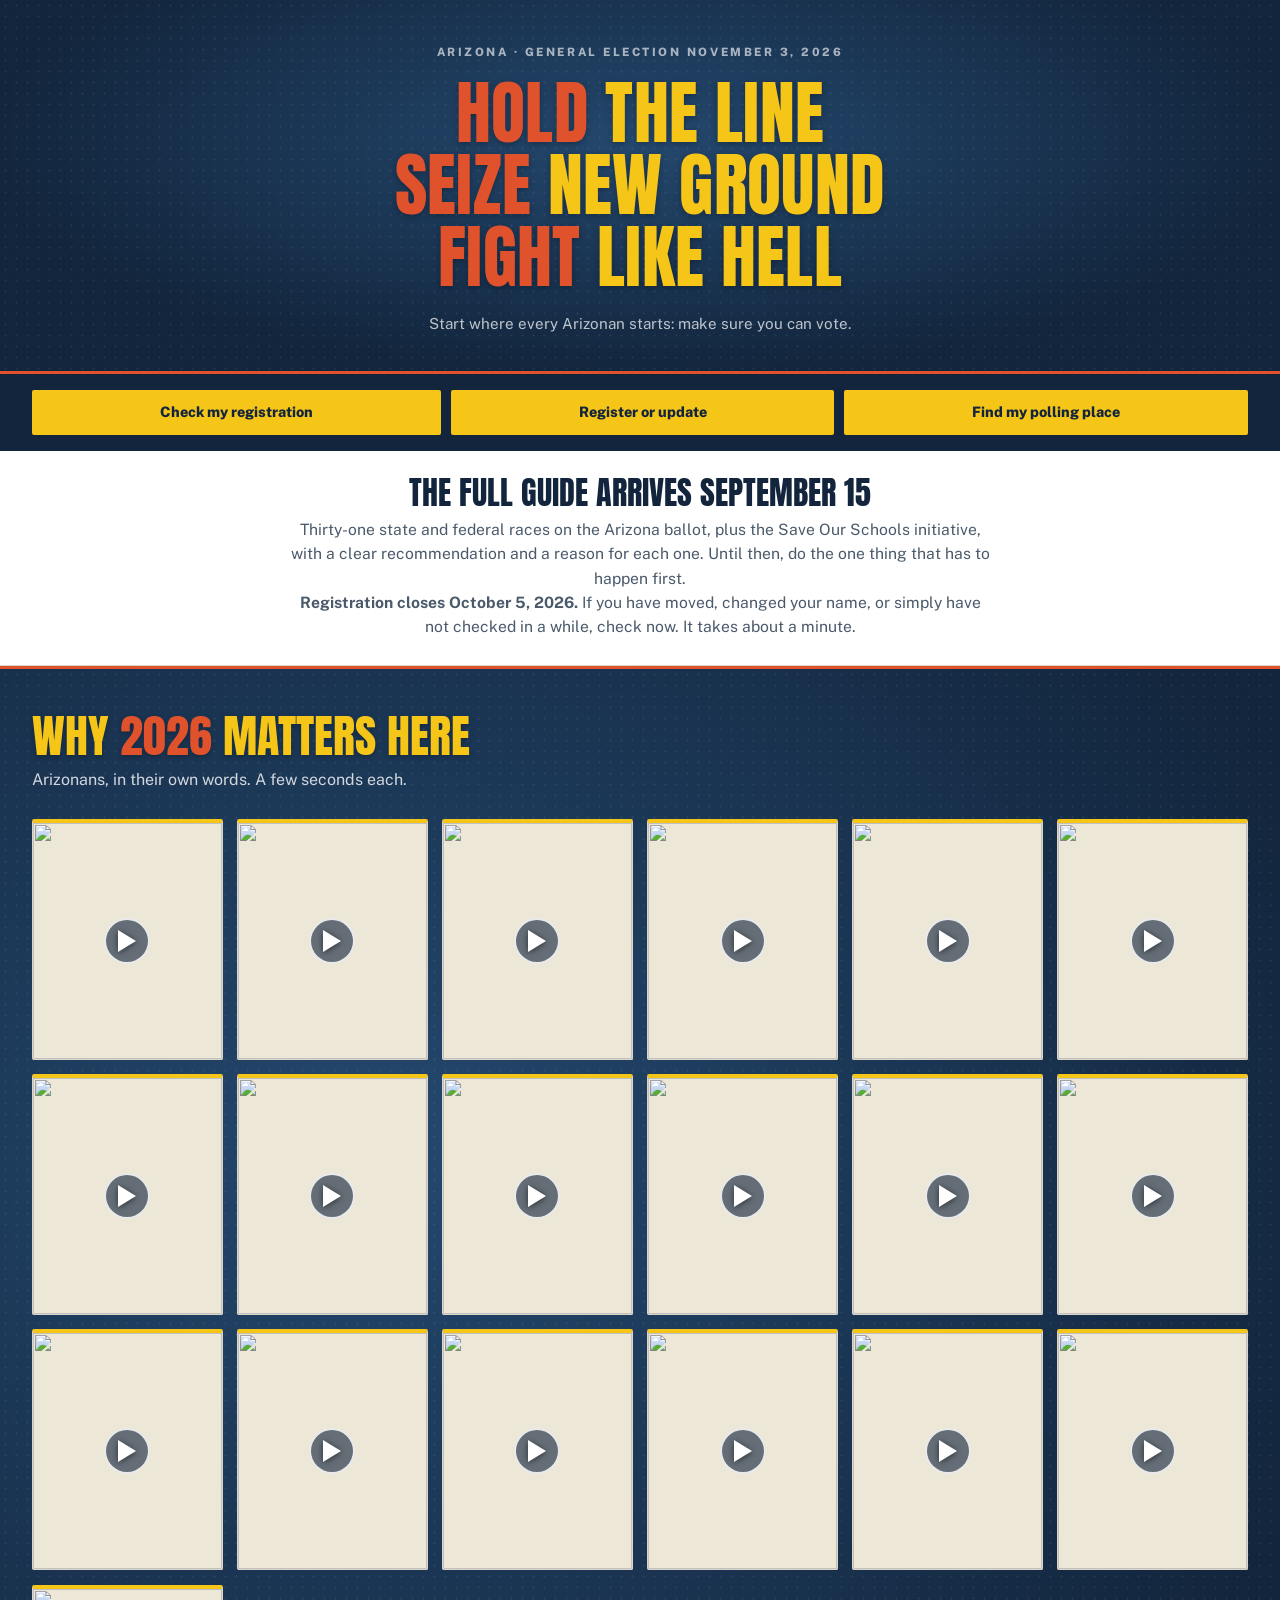
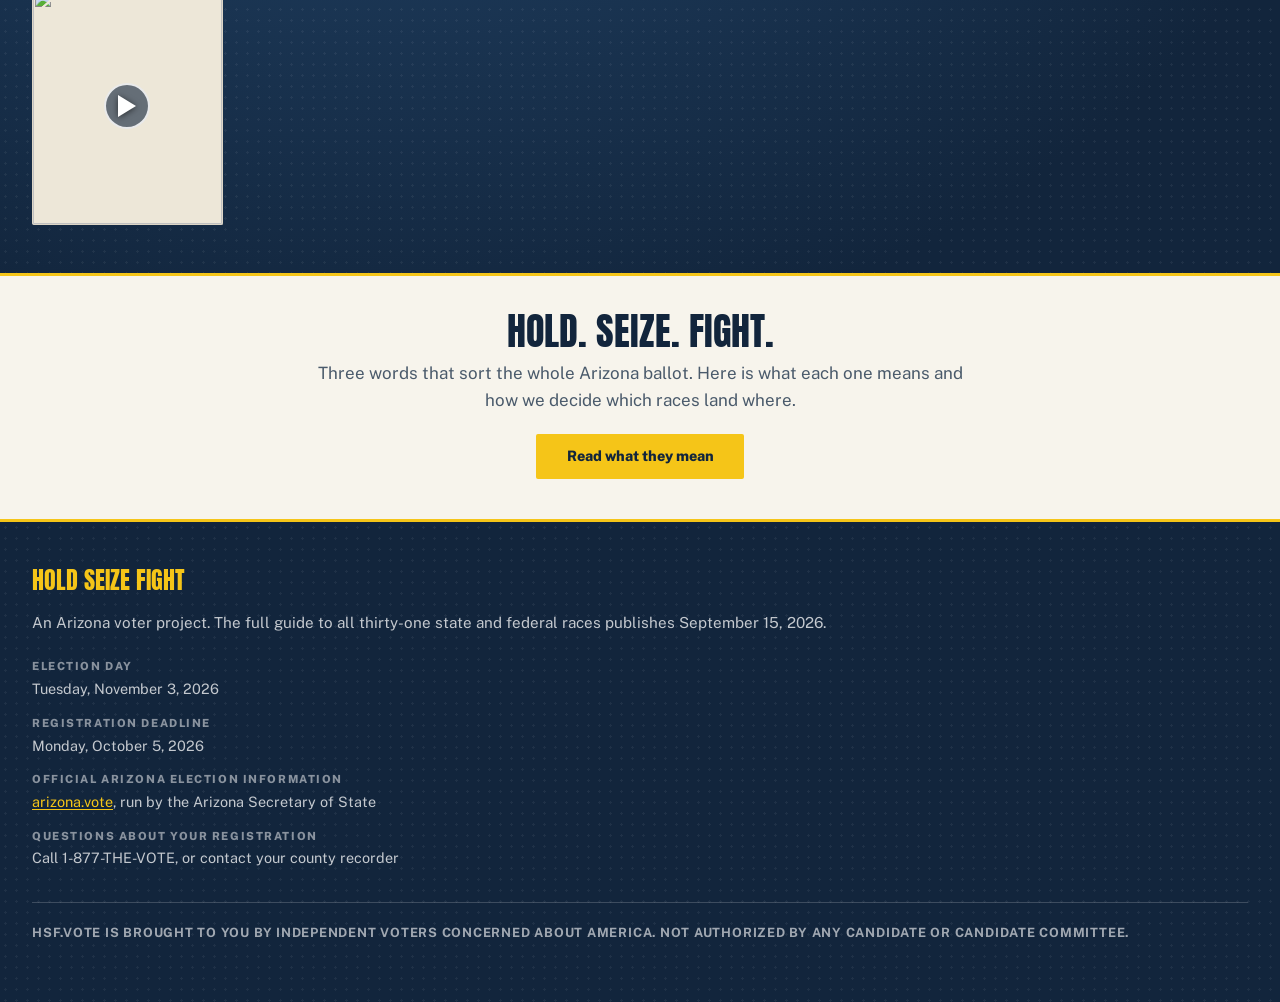
==== index.html @ e8ca92da "Add two testimonial clips (13 total)" ====
<!DOCTYPE html>
<html lang="en">
<head>
<meta charset="utf-8">
<meta name="viewport" content="width=device-width, initial-scale=1">
<title>Hold Seize Fight | Arizona 2026</title>
<meta name="description" content="Check your Arizona voter registration, register to vote, and hear from Arizonans on why 2026 matters. Full voter guide arrives September 15.">
<meta property="og:type" content="website">
<meta property="og:title" content="Hold Seize Fight | Arizona 2026">
<meta property="og:description" content="Hold the Line. Seize New Ground. Fight Like Hell.">

<link rel="preconnect" href="https://fonts.googleapis.com">
<link rel="preconnect" href="https://fonts.gstatic.com" crossorigin>
<link href="https://fonts.googleapis.com/css2?family=Anton&family=Public+Sans:wght@400;600;800&display=swap" rel="stylesheet">

<link rel="stylesheet" href="styles.css">
<link rel="stylesheet" href="teaser.css">
</head>
<body>

<a class="skip-link" href="#main">Skip to the main content</a>

<!-- ============================================================
     MASTHEAD
     ============================================================ -->
<header class="masthead">
  <div class="masthead-inner">
    <p class="eyebrow">Arizona &middot; General Election November 3, 2026</p>
    <h1 class="wordmark">
      <span><span class="lead">Hold</span> the Line</span>
      <span><span class="lead">Seize</span> New Ground</span>
      <span><span class="lead">Fight</span> Like Hell</span>
    </h1>
    <p class="masthead-sub">Start where every Arizonan starts: make sure you can vote.</p>
  </div>
</header>

<!-- ============================================================
     VOTER TOOLS
     Links go only to Arizona Secretary of State properties.
     ============================================================ -->
<section class="voter-tools" aria-label="Voter registration tools">
  <div class="tools-inner">
    <a class="toolbtn" href="https://my.arizona.vote/" target="_blank" rel="noopener">Check my registration</a>
    <a class="toolbtn" href="https://azsos.gov/elections/voters/registering-vote" target="_blank" rel="noopener">Register or update</a>
    <a class="toolbtn" href="https://arizona.vote/" target="_blank" rel="noopener">Find my polling place</a>
  </div>
</section>

<main id="main">

  <!-- ============================================================
       PROMISE BAND
       ============================================================ -->
  <section class="promise">
    <div class="promise-inner">
      <p class="promise-lede">The full guide arrives September 15</p>
      <p class="promise-text">Thirty-one state and federal races on the Arizona ballot, plus the Save Our Schools initiative, with a clear recommendation and a reason for each one. Until then, do the one thing that has to happen first.</p>
      <p class="promise-text"><strong>Registration closes October 5, 2026.</strong> If you have moved, changed your name, or simply have not checked in a while, check now. It takes about a minute.</p>
    </div>
  </section>

  <!-- ============================================================
       TESTIMONIAL WALL

       Clips live on the HSF YouTube channel. The wall below is
       built by the script at the bottom of this file from the
       CLIPS array. To change the wall, edit that array only.
       Nothing in this section needs touching.
       ============================================================ -->
  <section class="wall" aria-labelledby="wall-title">
    <div class="wall-inner">
      <h2 class="wall-title" id="wall-title">Why <span class="lead">2026</span> matters here</h2>
      <p class="wall-blurb">Arizonans, in their own words. A few seconds each.</p>

      <div class="wall-grid" id="wall-grid">
        <div class="wall-empty">
          <p>The clips need JavaScript to play here.</p>
          <p><a href="https://www.youtube.com/@hsfvoter" target="_blank" rel="noopener">Watch them on YouTube instead.</a></p>
        </div>
      </div>
    </div>
  </section>

  <!-- ============================================================
       EXPLAINER CALL-OUT
       ============================================================ -->
  <section class="explainer-cta">
    <div class="explainer-inner">
      <h2 class="explainer-title">Hold. Seize. Fight.</h2>
      <p class="explainer-text">Three words that sort the whole Arizona ballot. Here is what each one means and how we decide which races land where.</p>
      <a class="toolbtn" href="categories.html" style="max-width:20rem;">Read what they mean</a>
    </div>
  </section>

</main>

<!-- ============================================================
     FOOTER
     ============================================================ -->
<footer class="footer">
  <div class="footer-inner">
    <p class="footer-head">Hold Seize Fight</p>
    <p class="footer-text">An Arizona voter project. The full guide to all thirty-one state and federal races publishes September 15, 2026.</p>

    <dl class="footer-meta">
      <dt>Election day</dt>
      <dd>Tuesday, November 3, 2026</dd>

      <dt>Registration deadline</dt>
      <dd>Monday, October 5, 2026</dd>

      <dt>Official Arizona election information</dt>
      <dd><a href="https://arizona.vote/" target="_blank" rel="noopener">arizona.vote</a>, run by the Arizona Secretary of State</dd>

      <dt>Questions about your registration</dt>
      <dd>Call 1-877-THE-VOTE, or contact your county recorder</dd>
    </dl>

    <p class="disclaimer">
      hsf.vote is brought to you by independent voters concerned about America. Not authorized by any candidate or candidate committee.
    </p>
  </div>
</footer>

<!-- ============================================================
     LIGHTBOX
     Empty until a tile is clicked. The player iframe is created
     on open and destroyed on close, so no video keeps running
     in the background.
     ============================================================ -->
<div class="lightbox" id="lightbox" hidden role="dialog" aria-modal="true" aria-label="Video player">
  <div class="lightbox-frame">
    <button type="button" class="lightbox-close" id="lightbox-close">Close</button>
    <div id="lightbox-slot"></div>
  </div>
</div>

<script>
/* ============================================================
   THE WALL

   TO EDIT THE WALL, EDIT THIS LIST AND NOTHING ELSE.

   One line per clip, in the order they should appear:

     { id: "YOUTUBE_ID", name: "First L.", where: "Tucson" }

   id     required. The characters after /shorts/ in the URL.
            https://youtube.com/shorts/YE2rtF5oj4c  ->  YE2rtF5oj4c
   name   optional. Leave as "" and the tile shows no caption.
   where  optional. City or region. Leave as "" to omit.
   poster optional. Path to a local still frame, e.g.
            "videos/posters/maria.jpg". If left off, the
            thumbnail is pulled from YouTube instead.

   To add a clip, copy a line and change the id.
   To remove one, delete its line.
   To reorder, move lines. The grid re-flows on its own.
   ============================================================ */
const CLIPS = [
  { id: "PMmSEOBhDSw", name: "", where: "" },
  { id: "FUi95O7Py1o", name: "", where: "" },
  { id: "CIDZQTiItJQ", name: "", where: "" },
  { id: "ojI3M-X_ItQ", name: "", where: "" },
  { id: "YE2rtF5oj4c", name: "", where: "" },
  { id: "iE3JUc9pzNI", name: "", where: "" },
  { id: "th9GGzzzHF0", name: "", where: "" },
  { id: "Ww1hRXWg8Mc", name: "", where: "" },
  { id: "QPOzKCuJWbA", name: "", where: "" },
  { id: "4VxXGxrB4KY", name: "", where: "" },
  { id: "TJdT67HX6dk", name: "", where: "" },
  { id: "FYRh1ghYm-U", name: "", where: "" },
  { id: "2qU4GnMdoSU", name: "", where: "" },
  { id: "CFrzMrH1fLE", name: "", where: "" },
  { id: "E4HZk6OKj4k", name: "", where: "" },
  { id: "tTQSX6kRj70", name: "", where: "" },
  { id: "eSlRz3dM0g4", name: "", where: "" },
  { id: "uBlG9BVObMQ", name: "", where: "" },
  { id: "GFp6H0OV1dI", name: "", where: "" }
  /* ninth clip goes here when it is published */
];

/* ------------------------------------------------------------
   Everything below is machinery. It should not need editing.
   ------------------------------------------------------------ */
(function () {
  "use strict";

  const grid    = document.getElementById("wall-grid");
  const box     = document.getElementById("lightbox");
  const slot    = document.getElementById("lightbox-slot");
  const closeEl = document.getElementById("lightbox-close");

  if (!grid || !box || !slot || !closeEl) return;
  if (!CLIPS.length) return;

  let lastFocused = null;

  /* ---------- build the tiles ---------- */
  grid.innerHTML = "";

  CLIPS.forEach(function (clip) {
    if (!clip || !clip.id) return;

    const article = document.createElement("article");
    article.className = "clip";

    const btn = document.createElement("button");
    btn.type = "button";
    btn.className = "clip-btn";

    const label = clip.name
      ? "Play video from " + clip.name + (clip.where ? " in " + clip.where : "")
      : "Play testimonial video";
    btn.setAttribute("aria-label", label);

    const img = document.createElement("img");
    img.className = "clip-thumb";
    img.loading = "lazy";
    img.alt = "";
    img.src = clip.poster
      ? clip.poster
      : "https://i.ytimg.com/vi/" + clip.id + "/hqdefault.jpg";
    btn.appendChild(img);

    btn.addEventListener("click", function () { openBox(clip.id, btn); });
    article.appendChild(btn);

    if (clip.name || clip.where) {
      const cap = document.createElement("div");
      cap.className = "clip-caption";
      if (clip.name) {
        const n = document.createElement("p");
        n.className = "clip-name";
        n.textContent = clip.name;
        cap.appendChild(n);
      }
      if (clip.where) {
        const w = document.createElement("p");
        w.className = "clip-where";
        w.textContent = clip.where;
        cap.appendChild(w);
      }
      article.appendChild(cap);
    }

    grid.appendChild(article);
  });

  /* ---------- open ---------- */
  function openBox(videoId, source) {
    lastFocused = source || null;

    const frame = document.createElement("iframe");
    frame.src = "https://www.youtube-nocookie.com/embed/" + videoId +
                "?autoplay=1&rel=0&modestbranding=1&playsinline=1";
    frame.title = "Testimonial video";
    frame.allow = "autoplay; encrypted-media; picture-in-picture";
    frame.allowFullscreen = true;

    slot.appendChild(frame);
    box.hidden = false;
    document.body.style.overflow = "hidden";
    closeEl.focus();
  }

  /* ---------- close ---------- */
  function closeBox() {
    slot.innerHTML = "";           /* destroys the iframe, stops playback */
    box.hidden = true;
    document.body.style.overflow = "";
    if (lastFocused) { lastFocused.focus(); lastFocused = null; }
  }

  closeEl.addEventListener("click", closeBox);

  box.addEventListener("click", function (e) {
    if (e.target === box) closeBox();     /* click the backdrop */
  });

  document.addEventListener("keydown", function (e) {
    if (box.hidden) return;
    if (e.key === "Escape") { closeBox(); return; }
    if (e.key === "Tab") { e.preventDefault(); closeEl.focus(); }
  });
})();
</script>

</body>
</html>
---- styles.css ----
/* ============================================================
   HSF VOTER GUIDE - STYLESHEET
   Palette and lettering derived from the printed HSF card.
   Mobile-first. Breakpoints go up from here.
   ============================================================ */

:root {
  --navy-deep: #12253C;
  --navy:      #1B3A5C;
  --navy-lift: #24486E;
  --orange:    #E0522C;
  --orange-dk: #B93E1D;
  --gold:      #F5C518;
  --paper:     #F7F4EC;
  --card:      #FFFFFF;
  --ink:       #16202B;
  --ink-soft:  #4A5A6B;
  --rule:      #DDD6C7;

  --display: "Anton", "Arial Narrow", sans-serif;
  --body: "Public Sans", -apple-system, BlinkMacSystemFont, "Segoe UI", sans-serif;

  --wrap: 62rem;
  --pad: 1.25rem;

  /* halftone dot field, lifted from the card background */
  --halftone: radial-gradient(circle, rgba(255,255,255,0.055) 1.1px, transparent 1.2px);
  --halftone-size: 11px 11px;
}

/* ---------- reset ---------- */
*, *::before, *::after { box-sizing: border-box; }

html { -webkit-text-size-adjust: 100%; }

body {
  margin: 0;
  background: var(--paper);
  color: var(--ink);
  font-family: var(--body);
  font-size: 1.0625rem;
  line-height: 1.55;
}

h1, h2, h3 { margin: 0; }
p { margin: 0 0 0.85em; }
ul { margin: 0 0 0.85em; padding-left: 1.15rem; }
img { max-width: 100%; display: block; }

a {
  color: var(--orange-dk);
  text-underline-offset: 0.15em;
  text-decoration-thickness: 0.09em;
}
a:hover { color: var(--orange); }

:focus-visible {
  outline: 3px solid var(--orange);
  outline-offset: 2px;
}

.skip-link {
  position: absolute;
  left: -9999px;
  top: 0;
  background: var(--gold);
  color: var(--navy-deep);
  padding: 0.7rem 1rem;
  font-weight: 800;
  z-index: 100;
}
.skip-link:focus { left: 0; }

/* ---------- shared lettering treatment ---------- */
/* The card's signature: heavy condensed caps, orange lead word, gold remainder. */
.lead { color: var(--orange); }

/* ---------- masthead ---------- */
.masthead {
  background-color: var(--navy);
  background-image:
    var(--halftone),
    radial-gradient(ellipse at 50% 38%, var(--navy-lift) 0%, var(--navy-deep) 72%);
  background-size: var(--halftone-size), cover;
  color: var(--gold);
  padding: 2.75rem var(--pad) 2.25rem;
  text-align: center;
}

.masthead-inner {
  max-width: var(--wrap);
  margin: 0 auto;
}

.eyebrow {
  font-family: var(--body);
  font-weight: 800;
  font-size: 0.72rem;
  letter-spacing: 0.22em;
  text-transform: uppercase;
  color: rgba(255,255,255,0.62);
  margin: 0 0 1.1rem;
}

.wordmark {
  font-family: var(--display);
  font-weight: 400;
  text-transform: uppercase;
  color: var(--gold);
  line-height: 0.94;
  letter-spacing: 0.005em;
  display: flex;
  flex-direction: column;
  gap: 0.5rem;
  font-size: clamp(2.1rem, 10.5vw, 4.4rem);
  text-shadow: 0 2px 6px rgba(0,0,0,0.28);
}

.masthead-sub {
  margin: 1.4rem 0 0;
  color: rgba(255,255,255,0.72);
  font-size: 0.95rem;
}

/* ---------- voter tools ---------- */
.voter-tools {
  background: var(--navy-deep);
  border-top: 3px solid var(--orange);
  padding: 1rem var(--pad);
}

.tools-inner {
  max-width: var(--wrap);
  margin: 0 auto;
  display: flex;
  flex-wrap: wrap;
  gap: 0.6rem;
  justify-content: center;
}

.toolbtn {
  display: inline-block;
  background: var(--gold);
  color: var(--navy-deep);
  font-weight: 800;
  font-size: 0.9rem;
  padding: 0.7rem 1.1rem;
  border-radius: 2px;
  text-decoration: none;
  flex: 1 1 auto;
  text-align: center;
  min-width: 13rem;
}
.toolbtn:hover { background: #FFD84D; color: var(--navy-deep); }

/* ---------- filter bar ---------- */
.filterbar {
  position: sticky;
  top: 0;
  z-index: 40;
  background: var(--navy-deep);
  border-bottom: 1px solid rgba(255,255,255,0.14);
  padding: 0.85rem var(--pad);
  box-shadow: 0 3px 10px rgba(0,0,0,0.18);
}

.filterbar-inner {
  max-width: var(--wrap);
  margin: 0 auto;
  display: flex;
  flex-direction: column;
  gap: 0.75rem;
}

.filter-label {
  display: block;
  font-size: 0.68rem;
  font-weight: 800;
  letter-spacing: 0.18em;
  text-transform: uppercase;
  color: rgba(255,255,255,0.6);
  margin-bottom: 0.35rem;
}

.county-select {
  width: 100%;
  font-family: var(--body);
  font-size: 1rem;
  font-weight: 600;
  padding: 0.65rem 0.7rem;
  border: 2px solid var(--navy-lift);
  border-radius: 2px;
  background: #FFFFFF;
  color: var(--ink);
}

.chiprow {
  display: flex;
  flex-wrap: wrap;
  gap: 0.4rem;
}

.chip {
  font-family: var(--body);
  font-size: 0.85rem;
  font-weight: 700;
  padding: 0.45rem 0.8rem;
  border: 2px solid var(--navy-lift);
  border-radius: 2px;
  background: transparent;
  color: rgba(255,255,255,0.8);
  cursor: pointer;
}
.chip:hover { border-color: var(--gold); color: #FFFFFF; }
.chip[aria-pressed="true"] {
  background: var(--gold);
  border-color: var(--gold);
  color: var(--navy-deep);
}

/* ---------- status ---------- */
.status {
  max-width: var(--wrap);
  margin: 0 auto;
  padding: 0 var(--pad);
}

.status:empty { display: none; }

.status-msg {
  background: #FFF3D6;
  border-left: 5px solid var(--orange);
  padding: 1rem 1.1rem;
  margin: 1.5rem 0;
}

.status-msg h2 {
  font-family: var(--body);
  font-size: 1.05rem;
  font-weight: 800;
  margin: 0 0 0.4rem;
}

/* ---------- category bands ---------- */
/* Signature element: three navy halftone bands descending the page,
   each carrying the printed card's exact lettering. */
.category { margin: 0 0 0.5rem; }

.category-head {
  background-color: var(--navy);
  background-image:
    var(--halftone),
    radial-gradient(ellipse at 30% 50%, var(--navy-lift) 0%, var(--navy-deep) 78%);
  background-size: var(--halftone-size), cover;
  padding: 2rem var(--pad) 1.75rem;
  border-top: 3px solid var(--orange);
}

.category-title {
  font-family: var(--display);
  font-weight: 400;
  text-transform: uppercase;
  color: var(--gold);
  line-height: 0.95;
  font-size: clamp(1.9rem, 9vw, 3.2rem);
  max-width: var(--wrap);
  margin: 0 auto;
  text-shadow: 0 2px 5px rgba(0,0,0,0.25);
}

.category-blurb {
  max-width: var(--wrap);
  margin: 0.75rem auto 0;
  color: rgba(255,255,255,0.8);
  font-size: 1rem;
}

.category-count {
  max-width: var(--wrap);
  margin: 0.4rem auto 0;
  font-size: 0.72rem;
  font-weight: 800;
  letter-spacing: 0.16em;
  text-transform: uppercase;
  color: rgba(255,255,255,0.5);
}

/* ---------- cards ---------- */
.cardgrid {
  max-width: var(--wrap);
  margin: 0 auto;
  padding: 1.4rem var(--pad) 2rem;
  display: grid;
  grid-template-columns: 1fr;
  gap: 0.9rem;
}

.entry {
  background: var(--card);
  border: 1px solid var(--rule);
  border-top: 4px solid var(--orange);
  border-radius: 2px;
  padding: 0.95rem 1rem 1.05rem;
  font-size: 0.95rem;
  line-height: 1.48;
}

/* ---------- card header: portrait plus name ---------- */
.entry-head {
  display: flex;
  gap: 0.75rem;
  align-items: flex-start;
  margin-bottom: 0.6rem;
}

.entry-headtext {
  min-width: 0;
  padding-top: 0.1rem;
}

/* 4:5 portrait. Cover crop weighted toward the top so heads survive
   inconsistent source photos from campaign press kits. */
.entry-portrait {
  flex: 0 0 auto;
  width: 76px;
  aspect-ratio: 4 / 5;
  border-radius: 2px;
  border: 1px solid var(--rule);
  overflow: hidden;
  background: #EDE7D8;
}

.entry-portrait img {
  width: 100%;
  height: 100%;
  object-fit: cover;
  object-position: 50% 20%;
}

.proto-flag {
  display: block;
  background: var(--orange);
  color: #FFFFFF;
  padding: 0.4rem 0.9rem;
  margin: 0 auto 0.9rem;
  width: fit-content;
  max-width: 100%;
  border-radius: 2px;
  letter-spacing: 0.16em;
}

/* Placeholder when no photo exists yet. Person tiles paint their own
   illustrated portrait; organization tiles keep the navy halftone field. */
.entry-placeholder {
  width: 100%;
  height: 100%;
  display: block;
  background-color: var(--navy);
  background-image:
    var(--halftone),
    radial-gradient(ellipse at 40% 30%, var(--navy-lift) 0%, var(--navy-deep) 82%);
  background-size: var(--halftone-size), cover;
}

.entry-placeholder svg {
  width: 100%;
  height: 100%;
  display: block;
}

.entry-race {
  font-size: 0.7rem;
  font-weight: 800;
  letter-spacing: 0.14em;
  text-transform: uppercase;
  color: var(--ink-soft);
  margin: 0 0 0.35rem;
}

.entry-name {
  font-family: var(--display);
  font-weight: 400;
  text-transform: uppercase;
  color: var(--navy-deep);
  font-size: 1.25rem;
  line-height: 1.08;
  margin: 0 0 0.1rem;
  overflow-wrap: break-word;
}

.entry-tags {
  display: flex;
  flex-wrap: wrap;
  gap: 0.35rem;
  margin: 0.5rem 0 0;
}

.tag {
  font-size: 0.68rem;
  font-weight: 800;
  letter-spacing: 0.08em;
  text-transform: uppercase;
  background: #EDE7D8;
  color: var(--ink-soft);
  padding: 0.22rem 0.5rem;
  border-radius: 2px;
}

.tag-incumbent {
  background: var(--navy-deep);
  color: var(--gold);
}

.entry-headline {
  font-weight: 800;
  font-size: 0.95rem;
  color: var(--navy-deep);
  margin: 0 0 0.4rem;
}

.entry-summary { color: var(--ink); }

.entry-bullets { color: var(--ink); }
.entry-bullets li { margin-bottom: 0.2rem; }

.entry-links {
  display: flex;
  flex-wrap: wrap;
  gap: 0.4rem;
  margin-top: 0.8rem;
}

.linkbtn {
  font-size: 0.78rem;
  font-weight: 800;
  padding: 0.45rem 0.75rem;
  border: 2px solid var(--orange);
  border-radius: 2px;
  color: var(--orange-dk);
  text-decoration: none;
}
.linkbtn:hover { background: var(--orange); color: #FFFFFF; }

.linkbtn-primary {
  background: var(--orange);
  border-color: var(--orange);
  color: #FFFFFF;
}
.linkbtn-primary:hover { background: var(--orange-dk); border-color: var(--orange-dk); color: #FFFFFF; }

/* ---------- organizations read differently from candidates ---------- */
.category-orgs .entry { border-top-color: var(--gold); }

/* Logos are square and must not be cropped, unlike headshots. */
.category-orgs .entry-portrait {
  aspect-ratio: 1 / 1;
  background: #FFFFFF;
}
.category-orgs .entry-portrait img {
  object-fit: contain;
  object-position: center;
  padding: 0.4rem;
}

.org-urgent {
  border-top-color: var(--orange);
  box-shadow: 0 0 0 2px rgba(224,82,44,0.18);
}

.empty {
  max-width: var(--wrap);
  margin: 0 auto;
  padding: 0 var(--pad) 2.5rem;
  color: var(--ink-soft);
  font-style: italic;
}

/* ---------- footer ---------- */
.footer {
  background: var(--navy-deep);
  background-image: var(--halftone);
  background-size: var(--halftone-size);
  color: rgba(255,255,255,0.75);
  padding: 2.5rem var(--pad) 3rem;
  border-top: 3px solid var(--gold);
}

.footer-inner { max-width: var(--wrap); margin: 0 auto; }

.footer-head {
  font-family: var(--display);
  font-weight: 400;
  text-transform: uppercase;
  color: var(--gold);
  font-size: 1.5rem;
  margin: 0 0 0.75rem;
}

.footer-text { font-size: 0.95rem; }

.footer-meta {
  margin: 1.5rem 0 0;
  font-size: 0.9rem;
}
.footer-meta dt {
  font-weight: 800;
  font-size: 0.7rem;
  letter-spacing: 0.14em;
  text-transform: uppercase;
  color: rgba(255,255,255,0.5);
  margin-top: 0.9rem;
}
.footer-meta dd { margin: 0.15rem 0 0; }

.footer a { color: var(--gold); }
.footer a:hover { color: #FFD84D; }

.disclaimer {
  margin-top: 2rem;
  padding-top: 1.25rem;
  border-top: 1px solid rgba(255,255,255,0.18);
  font-size: 0.8rem;
  color: rgba(255,255,255,0.6);
  text-transform: uppercase;
  letter-spacing: 0.06em;
  font-weight: 700;
}

.noscript-note {
  background: var(--gold);
  color: var(--navy-deep);
  padding: 1.25rem var(--pad);
  font-weight: 700;
  text-align: center;
}

/* ============================================================
   BREAKPOINTS
   ============================================================ */

@media (min-width: 40rem) {
  :root { --pad: 2rem; }

  .filterbar-inner {
    flex-direction: row;
    align-items: flex-end;
    gap: 1.5rem;
  }
  .filter-group { flex: 0 0 auto; }
  .filter-group-levels { flex: 1 1 auto; }
  .county-select { min-width: 15rem; width: auto; }

  .cardgrid {
    grid-template-columns: repeat(2, 1fr);
    gap: 1rem;
  }

  .entry-portrait { width: 72px; }

}

@media (min-width: 78rem) {
  :root { --wrap: 78rem; }
  .cardgrid { grid-template-columns: repeat(3, 1fr); }
}

@media (min-width: 62rem) {
  .wordmark { gap: 0.35rem; }
  .category-head { padding: 2.5rem var(--pad) 2rem; }
  .entry-portrait { width: 80px; }

}

/* ============================================================
   ACCESSIBILITY AND PRINT
   ============================================================ */

@media (prefers-reduced-motion: reduce) {
  *, *::before, *::after {
    animation-duration: 0.01ms !important;
    transition-duration: 0.01ms !important;
    scroll-behavior: auto !important;
  }
}

@media print {
  .filterbar, .voter-tools, .skip-link { display: none; }
  body { background: #FFFFFF; font-size: 11pt; }
  .category-head { background: #FFFFFF !important; border-bottom: 3px solid #000; }
  .category-title, .footer-head { color: #000 !important; text-shadow: none; }
  .lead { color: #000 !important; }
  .category-blurb, .category-count { color: #333 !important; }
  .footer { background: #FFFFFF !important; color: #000; }
  .entry { break-inside: avoid; border: 1px solid #999; }
  .entry-placeholder { background: #F0F0F0 !important; }
}
---- teaser.css ----
/* ============================================================
   HSF TEASER - ADDITIONS
   Loads AFTER styles.css. Nothing here overrides the guide's
   tokens; it only adds the blocks the teaser needs and the
   guide does not have.

   Temporary site. Retired ~9/15/2026 when the voter guide
   takes over holdseizefight.org.
   ============================================================ */

/* ---------- promise band ----------
   Sits directly under the voter tools. States what is coming
   and when. Deliberately quiet: the tools above it are the
   thing we want people to touch. */
.promise {
  background: var(--card);
  border-bottom: 1px solid var(--rule);
  padding: 1.6rem var(--pad);
}

.promise-inner {
  max-width: var(--wrap);
  margin: 0 auto;
  text-align: center;
}

.promise-lede {
  font-family: var(--display);
  font-weight: 400;
  text-transform: uppercase;
  color: var(--navy-deep);
  font-size: clamp(1.35rem, 5.5vw, 2rem);
  line-height: 1.05;
  margin: 0 0 0.5rem;
}

.promise-text {
  color: var(--ink-soft);
  max-width: 44rem;
  margin: 0 auto;
  font-size: 0.98rem;
}

.promise-text:last-child { margin-bottom: 0; }

/* ---------- testimonial wall ----------
   Same navy halftone field as the category bands, so the wall
   reads as part of the guide rather than a bolted-on section. */
.wall {
  background-color: var(--navy);
  background-image:
    var(--halftone),
    radial-gradient(ellipse at 30% 40%, var(--navy-lift) 0%, var(--navy-deep) 80%);
  background-size: var(--halftone-size), cover;
  border-top: 3px solid var(--orange);
  padding: 2.25rem var(--pad) 2.5rem;
}

.wall-inner { max-width: var(--wrap); margin: 0 auto; }

.wall-title {
  font-family: var(--display);
  font-weight: 400;
  text-transform: uppercase;
  color: var(--gold);
  line-height: 0.95;
  font-size: clamp(1.75rem, 8vw, 2.9rem);
  text-shadow: 0 2px 5px rgba(0,0,0,0.25);
  margin: 0 0 0.7rem;
}

.wall-blurb {
  color: rgba(255,255,255,0.8);
  font-size: 1rem;
  max-width: 42rem;
  margin: 0 0 1.6rem;
}

/* Auto-fill, not fixed columns. The wall now sizes itself to
   whatever number of clips exist. Adding a tenth video, or a
   twentieth, needs no CSS change.

   --clip-min sets the smallest a tile may be before the grid
   drops a column. Raise it for fewer, larger tiles.

   TILE SIZE, 8/2026: lowered from 148 / 165 / 210 so the wall
   gains one column at every width. With eleven clips this takes
   the wall from six rows to four on a phone. To make tiles
   larger again, raise the three --clip-min values below; they
   are the only numbers that control tile size. */
.wall-grid {
  --clip-min: 104px;
  display: grid;
  grid-template-columns: repeat(auto-fill, minmax(var(--clip-min), 1fr));
  gap: 0.75rem;
}

/* One clip. Portrait 4:5 to match the candidate card headshot
   crop already in the system. */
.clip {
  background: var(--card);
  border: 1px solid var(--rule);
  border-top: 4px solid var(--gold);
  border-radius: 2px;
  overflow: hidden;
}

.clip video {
  width: 100%;
  aspect-ratio: 4 / 5;
  object-fit: cover;
  background: #EDE7D8;
  display: block;
}

.clip-caption {
  padding: 0.45rem 0.55rem 0.55rem;
}

.clip-name {
  font-family: var(--display);
  font-weight: 400;
  text-transform: uppercase;
  color: var(--navy-deep);
  font-size: 0.92rem;
  line-height: 1.06;
  margin: 0 0 0.12rem;
  overflow-wrap: break-word;
}

.clip-where {
  font-size: 0.6rem;
  font-weight: 800;
  letter-spacing: 0.12em;
  text-transform: uppercase;
  color: var(--ink-soft);
  margin: 0;
}

/* Shown while the wall has no clips in it yet. Also serves as
   the no-JavaScript fallback once the wall renders from script. */
.wall-empty {
  background: rgba(255,255,255,0.07);
  border: 2px dashed rgba(255,255,255,0.28);
  border-radius: 2px;
  padding: 2rem 1.25rem;
  text-align: center;
  color: rgba(255,255,255,0.78);
  font-size: 0.95rem;
}

.wall-empty p:last-child { margin-bottom: 0; }

/* ---------- explainer call-out ---------- */
.explainer-cta {
  background: var(--paper);
  padding: 2.25rem var(--pad) 2.5rem;
  border-top: 3px solid var(--gold);
}

.explainer-inner {
  max-width: var(--wrap);
  margin: 0 auto;
  text-align: center;
}

.explainer-title {
  font-family: var(--display);
  font-weight: 400;
  text-transform: uppercase;
  color: var(--navy-deep);
  font-size: clamp(1.6rem, 7vw, 2.4rem);
  line-height: 1;
  margin: 0 0 0.6rem;
}

.explainer-text {
  color: var(--ink-soft);
  max-width: 42rem;
  margin: 0 auto 1.3rem;
}

/* ============================================================
   EXPLAINER PAGE (categories.html)
   ============================================================ */

.prose {
  max-width: 46rem;
  margin: 0 auto;
  padding: 2rem var(--pad) 2.5rem;
}

.prose h2 {
  font-family: var(--display);
  font-weight: 400;
  text-transform: uppercase;
  color: var(--navy-deep);
  font-size: clamp(1.5rem, 6vw, 2.1rem);
  line-height: 1.02;
  margin: 2rem 0 0.6rem;
}

.prose h2:first-child { margin-top: 0; }

.prose .kicker {
  font-size: 0.7rem;
  font-weight: 800;
  letter-spacing: 0.16em;
  text-transform: uppercase;
  color: var(--orange-dk);
  margin: 0 0 0.3rem;
}

.backlink {
  display: inline-block;
  font-size: 0.78rem;
  font-weight: 800;
  letter-spacing: 0.1em;
  text-transform: uppercase;
  padding: 0.45rem 0.75rem;
  border: 2px solid var(--orange);
  border-radius: 2px;
  color: var(--orange-dk);
  text-decoration: none;
  margin-bottom: 1.5rem;
}

.backlink:hover { background: var(--orange); color: #FFFFFF; }

/* ============================================================
   BREAKPOINTS
   ============================================================ */

@media (min-width: 40rem) {
  .wall-grid { --clip-min: 132px; gap: 0.9rem; }
}

@media (min-width: 62rem) {
  .wall { padding: 2.75rem var(--pad) 3rem; }
}

@media (min-width: 78rem) {
  .wall-grid { --clip-min: 170px; }
}

/* ============================================================
   PRINT
   ============================================================ */

@media print {
  .wall { background: #FFFFFF !important; border-bottom: 3px solid #000; }
  .wall-title { color: #000 !important; text-shadow: none; }
  .wall-blurb { color: #333 !important; }
  .wall-grid, .explainer-cta { display: none; }
}
/* ============================================================
   YOUTUBE FACADE AND LIGHTBOX
   Added 8/2026 when the wall moved from self-hosted mp4 to
   the HSF YouTube channel.

   No request reaches Google until a voter clicks a tile.
   The tile is a plain image and button; the player iframe is
   created on demand and destroyed on close.
   ============================================================ */

.clip-btn {
  display: block;
  width: 100%;
  padding: 0;
  border: 0;
  background: #EDE7D8;
  cursor: pointer;
  position: relative;
  aspect-ratio: 4 / 5;
  overflow: hidden;
}

.clip-thumb {
  width: 100%;
  height: 100%;
  object-fit: cover;
  display: block;
}

/* Play badge. Drawn in CSS so there is no icon file to lose. */
.clip-btn::after {
  content: "";
  position: absolute;
  left: 50%;
  top: 50%;
  transform: translate(-50%, -50%);
  width: 0;
  height: 0;
  border-style: solid;
  border-width: 11px 0 11px 18px;
  border-color: transparent transparent transparent #FFFFFF;
  filter: drop-shadow(0 1px 3px rgba(0,0,0,0.6));
}

.clip-btn::before {
  content: "";
  position: absolute;
  left: 50%;
  top: 50%;
  transform: translate(-50%, -50%);
  width: 46px;
  height: 46px;
  border-radius: 50%;
  background: rgba(18,37,60,0.62);
  border: 2px solid rgba(255,255,255,0.85);
}

.clip-btn:hover::before { background: var(--orange); }

/* ---------- lightbox ---------- */
.lightbox[hidden] { display: none; }

.lightbox {
  position: fixed;
  inset: 0;
  z-index: 200;
  background: rgba(8,16,26,0.92);
  display: flex;
  align-items: center;
  justify-content: center;
  padding: 1rem;
}

.lightbox-frame {
  position: relative;
  width: min(92vw, calc((100vh - 6rem) * 9 / 16));
  aspect-ratio: 9 / 16;
  max-height: calc(100vh - 6rem);
  background: #000000;
  border: 3px solid var(--gold);
  border-radius: 2px;
  overflow: hidden;
}

/* The slot div has no size of its own, so it must be told to
   fill the frame. Without this the iframe falls back to its
   default 300x150 and sits in the corner. */
#lightbox-slot {
  position: absolute;
  inset: 0;
}

.lightbox-frame iframe {
  width: 100%;
  height: 100%;
  border: 0;
  display: block;
}

.lightbox-close {
  position: absolute;
  top: 0.6rem;
  right: 0.6rem;
  z-index: 2;
  font-family: var(--body);
  font-weight: 800;
  font-size: 0.78rem;
  letter-spacing: 0.12em;
  text-transform: uppercase;
  padding: 0.5rem 0.8rem;
  border: 2px solid var(--gold);
  border-radius: 2px;
  background: var(--navy-deep);
  color: var(--gold);
  cursor: pointer;
}

.lightbox-close:hover { background: var(--orange); border-color: var(--orange); color: #FFFFFF; }

@media print {
  .lightbox { display: none !important; }
}
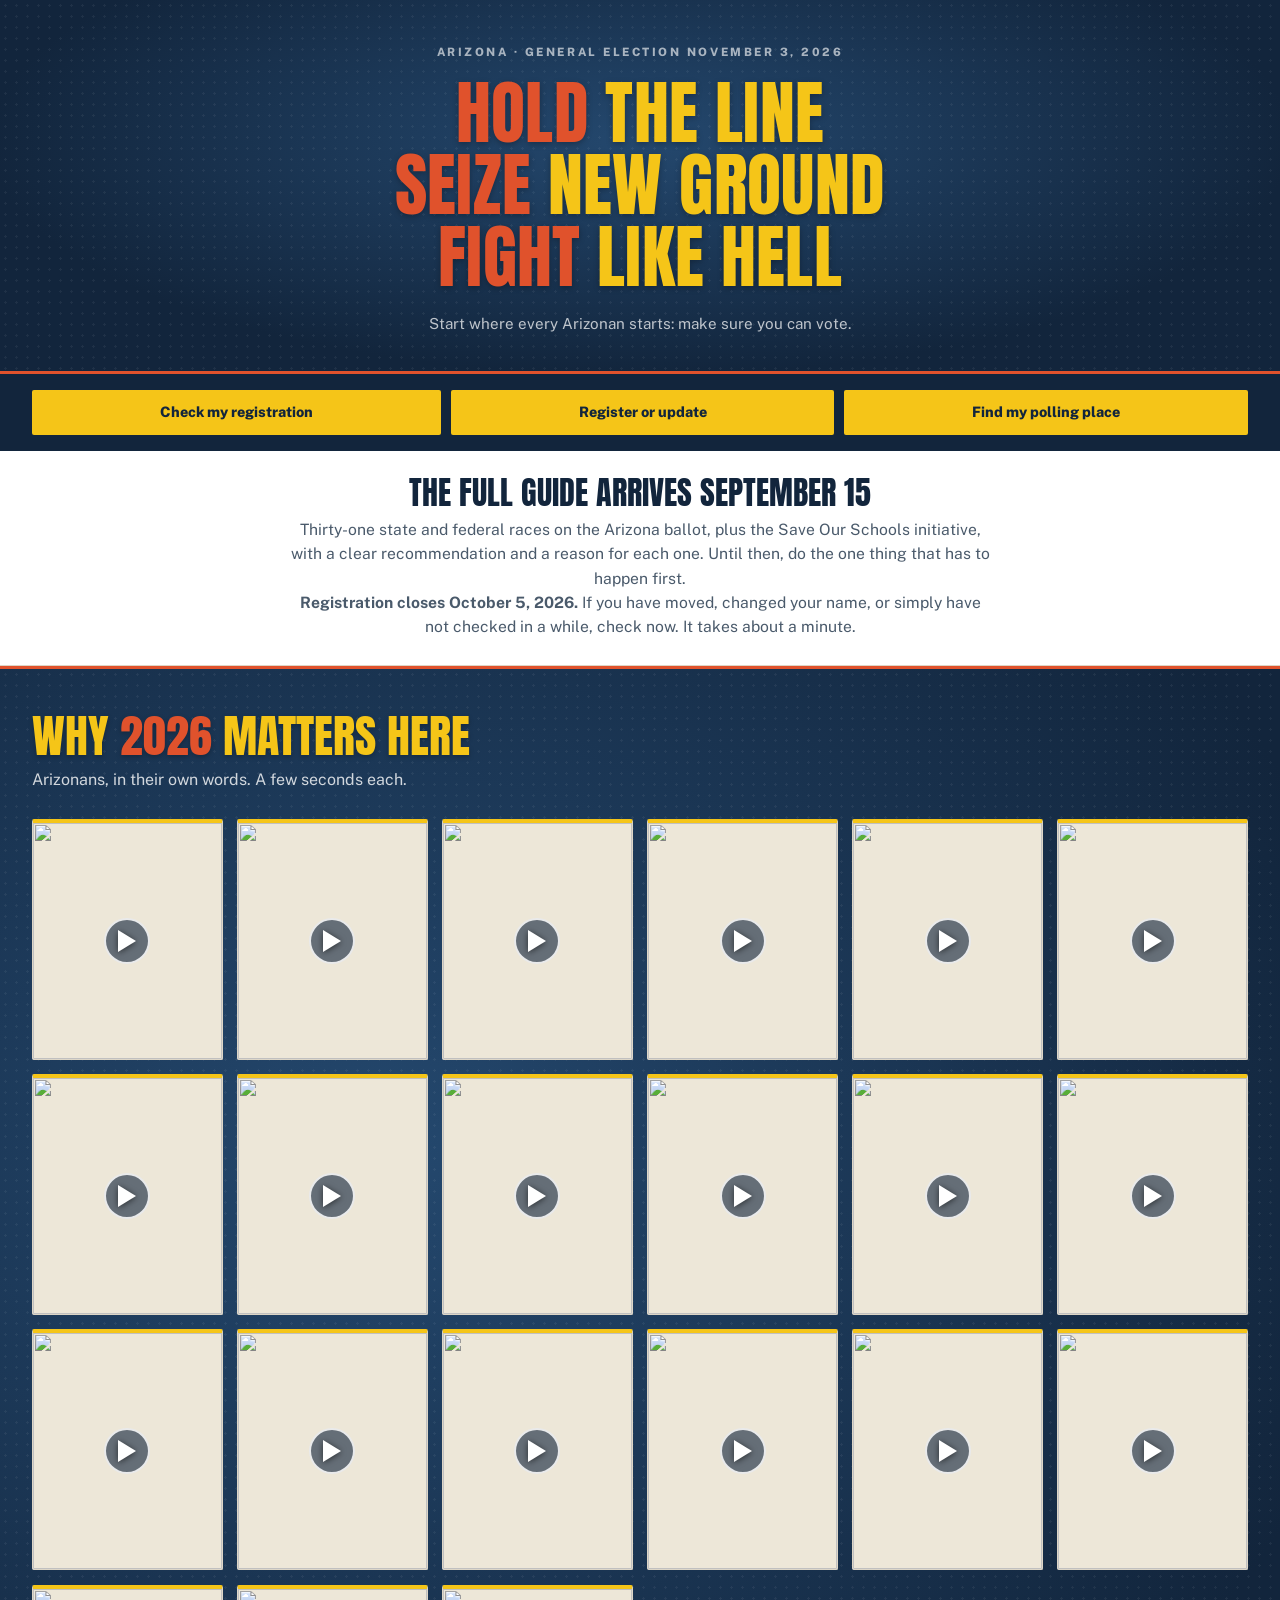
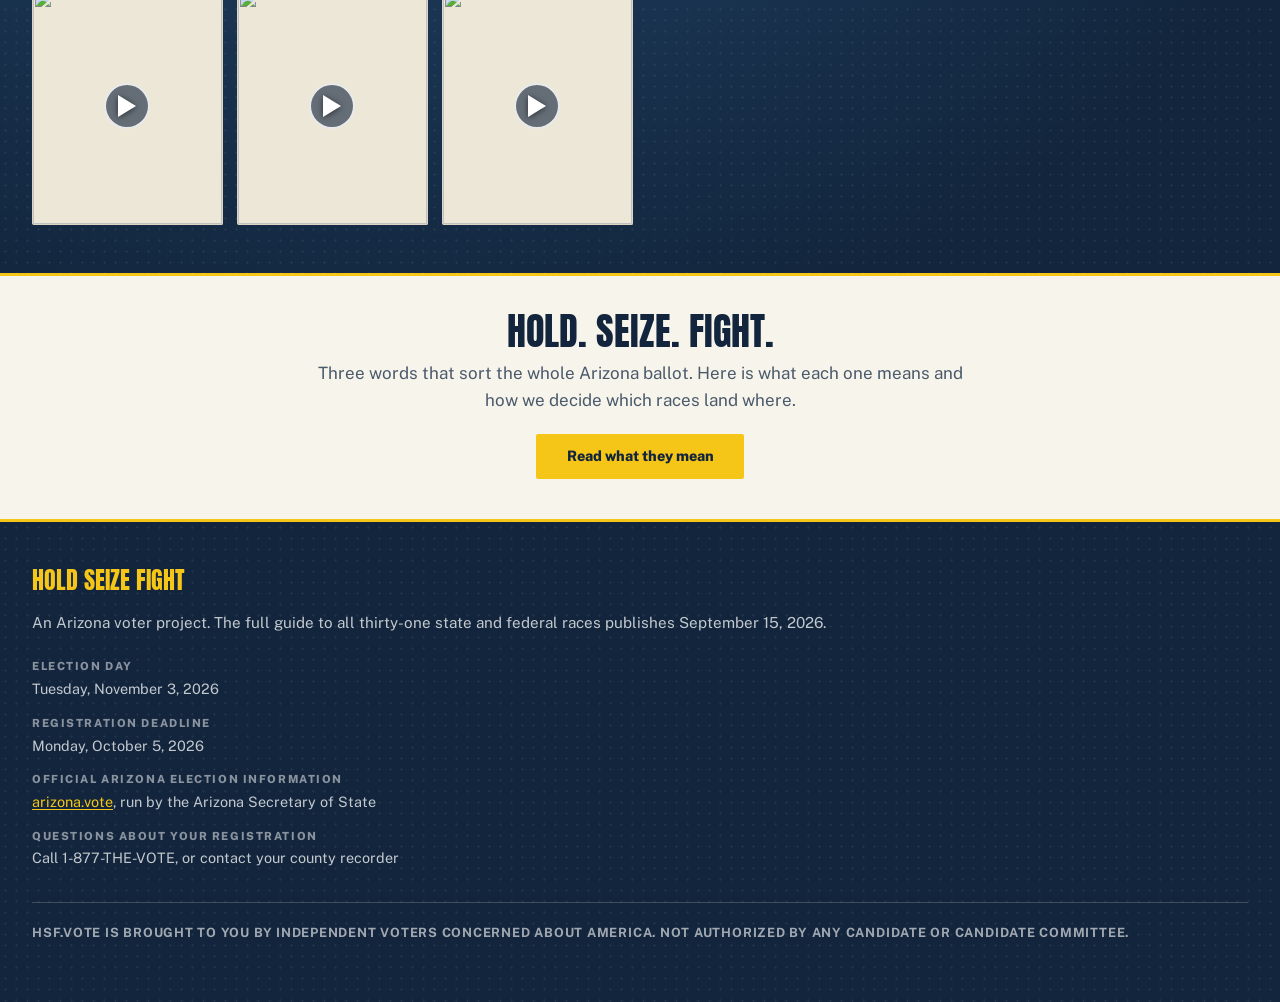
==== commit 9f062c7f: "Add new testimonial clips to wall" ====
--- a/index.html
+++ b/index.html
@@ -160,6 +160,8 @@
    ============================================================ */
 const CLIPS = [
   { id: "PMmSEOBhDSw", name: "", where: "" },
+  { id: "V3yg9rczX50", name: "", where: "" },
+  { id: "IZ_Mawr6LsU", name: "", where: "" },
   { id: "FUi95O7Py1o", name: "", where: "" },
   { id: "CIDZQTiItJQ", name: "", where: "" },
   { id: "ojI3M-X_ItQ", name: "", where: "" },
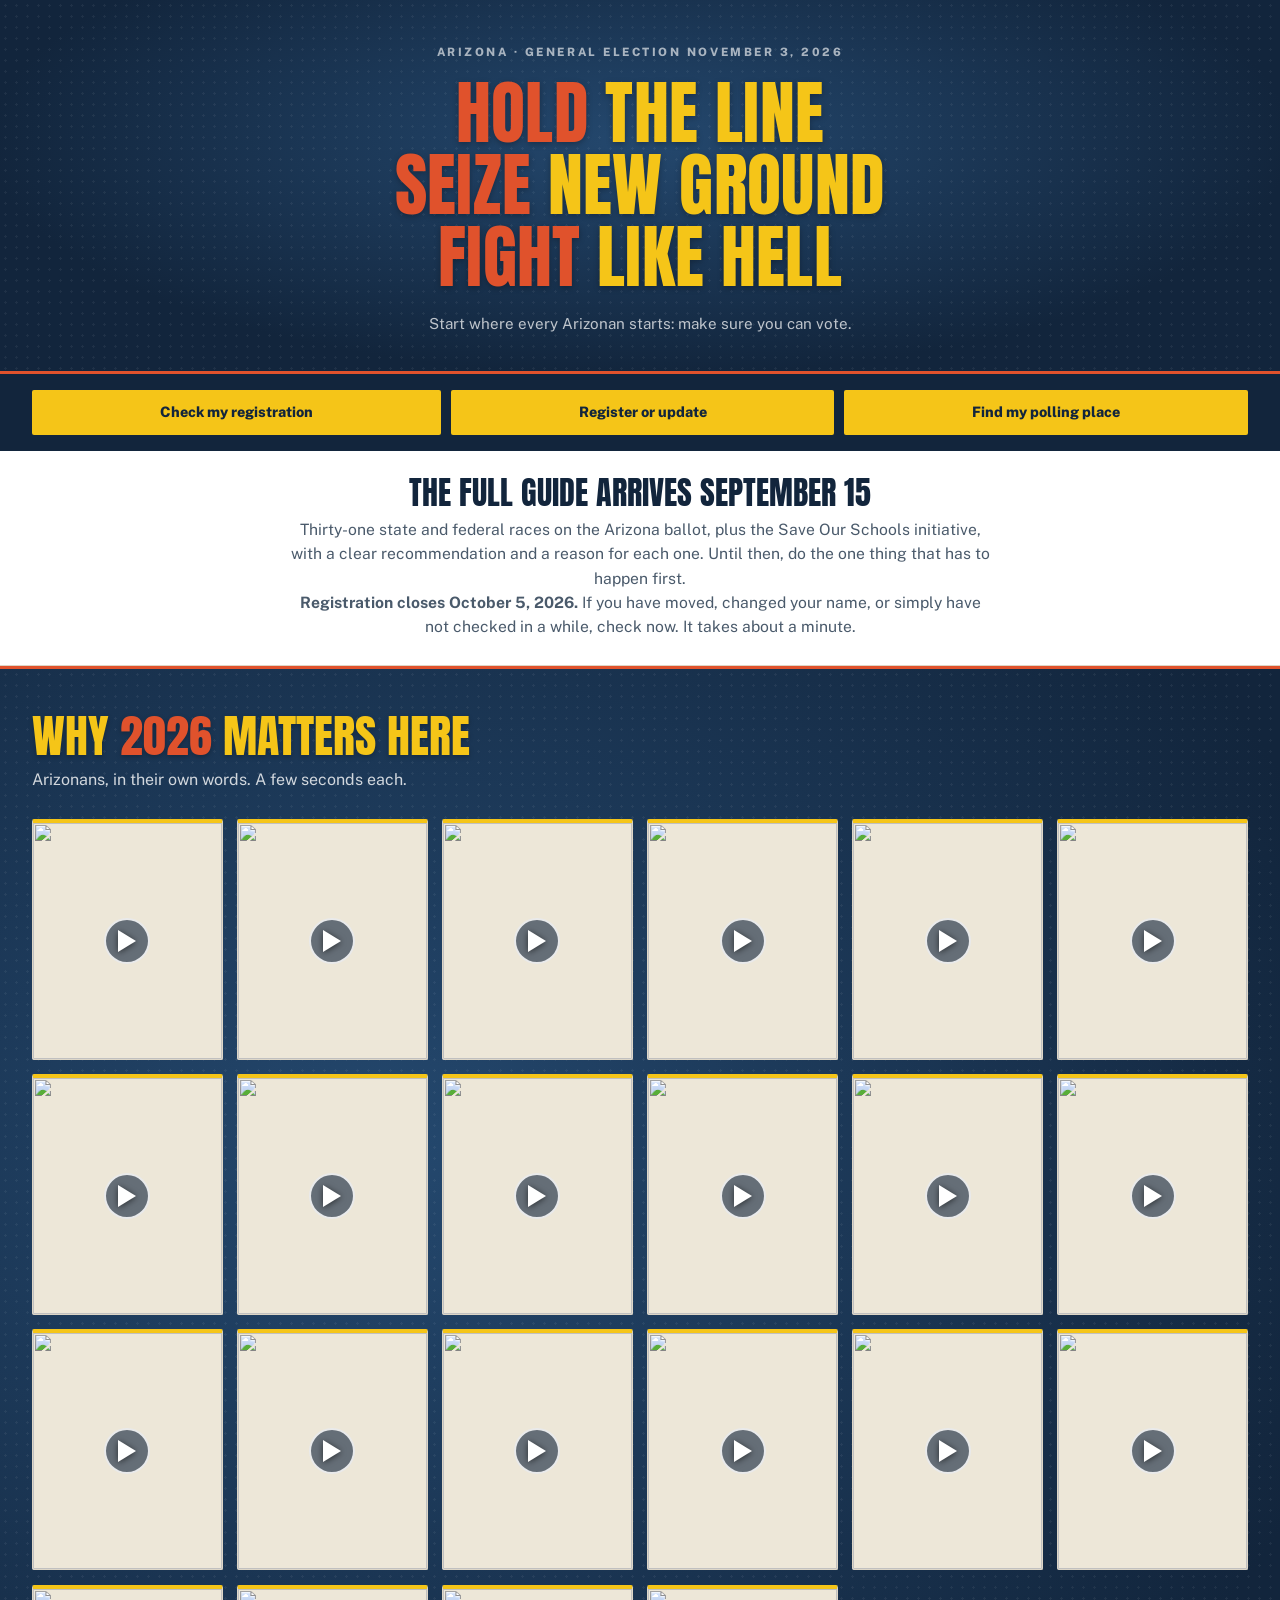
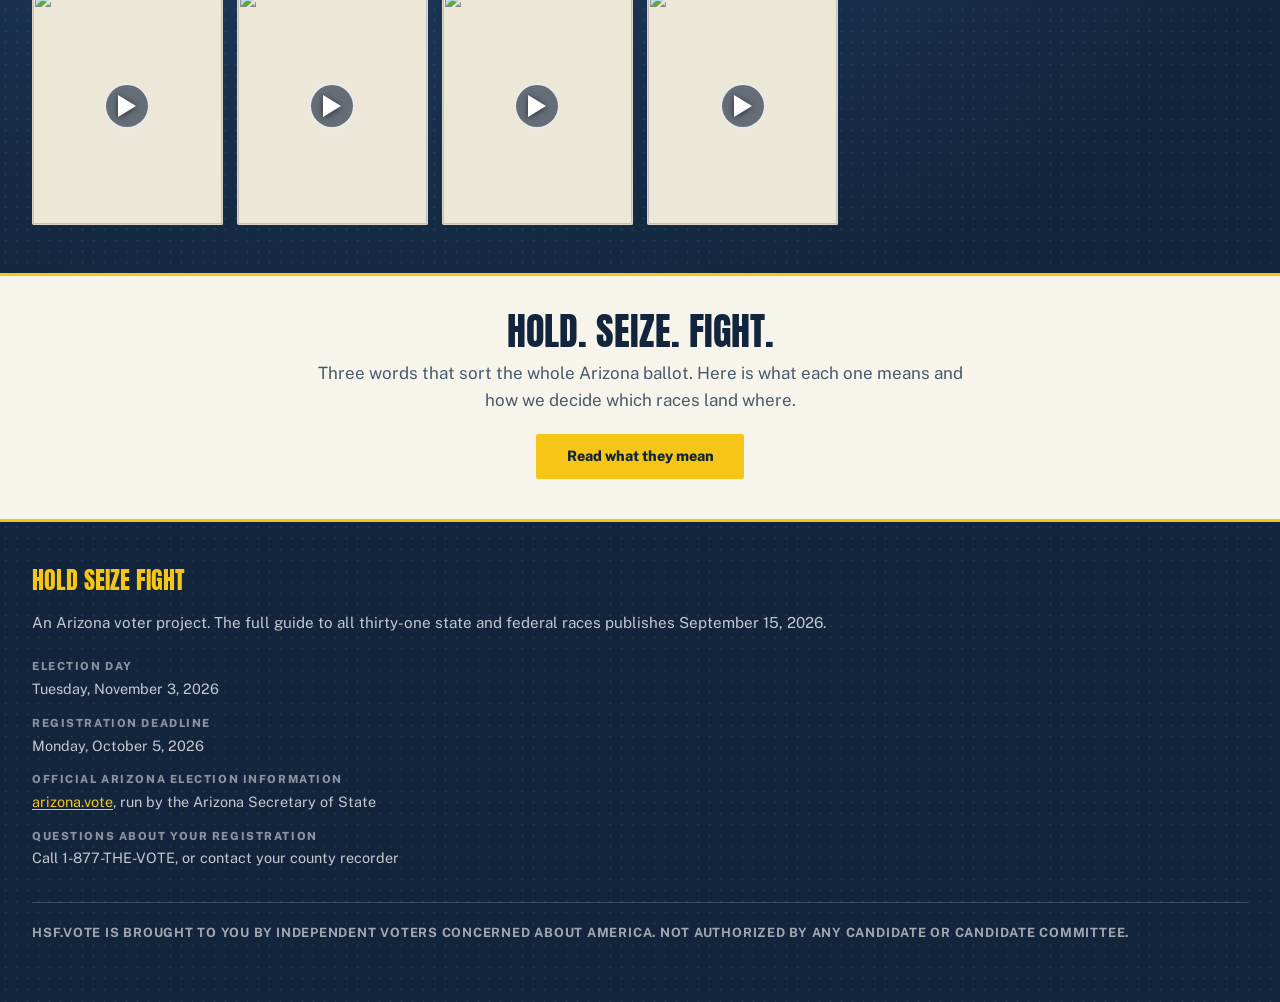
==== commit e8b13ead: "Add testimonial clip" ====
--- a/index.html
+++ b/index.html
@@ -163,6 +163,7 @@
   { id: "V3yg9rczX50", name: "", where: "" },
   { id: "IZ_Mawr6LsU", name: "", where: "" },
   { id: "FUi95O7Py1o", name: "", where: "" },
+  { id: "NIXHHmdvteA", name: "", where: "" },
   { id: "CIDZQTiItJQ", name: "", where: "" },
   { id: "ojI3M-X_ItQ", name: "", where: "" },
   { id: "YE2rtF5oj4c", name: "", where: "" },
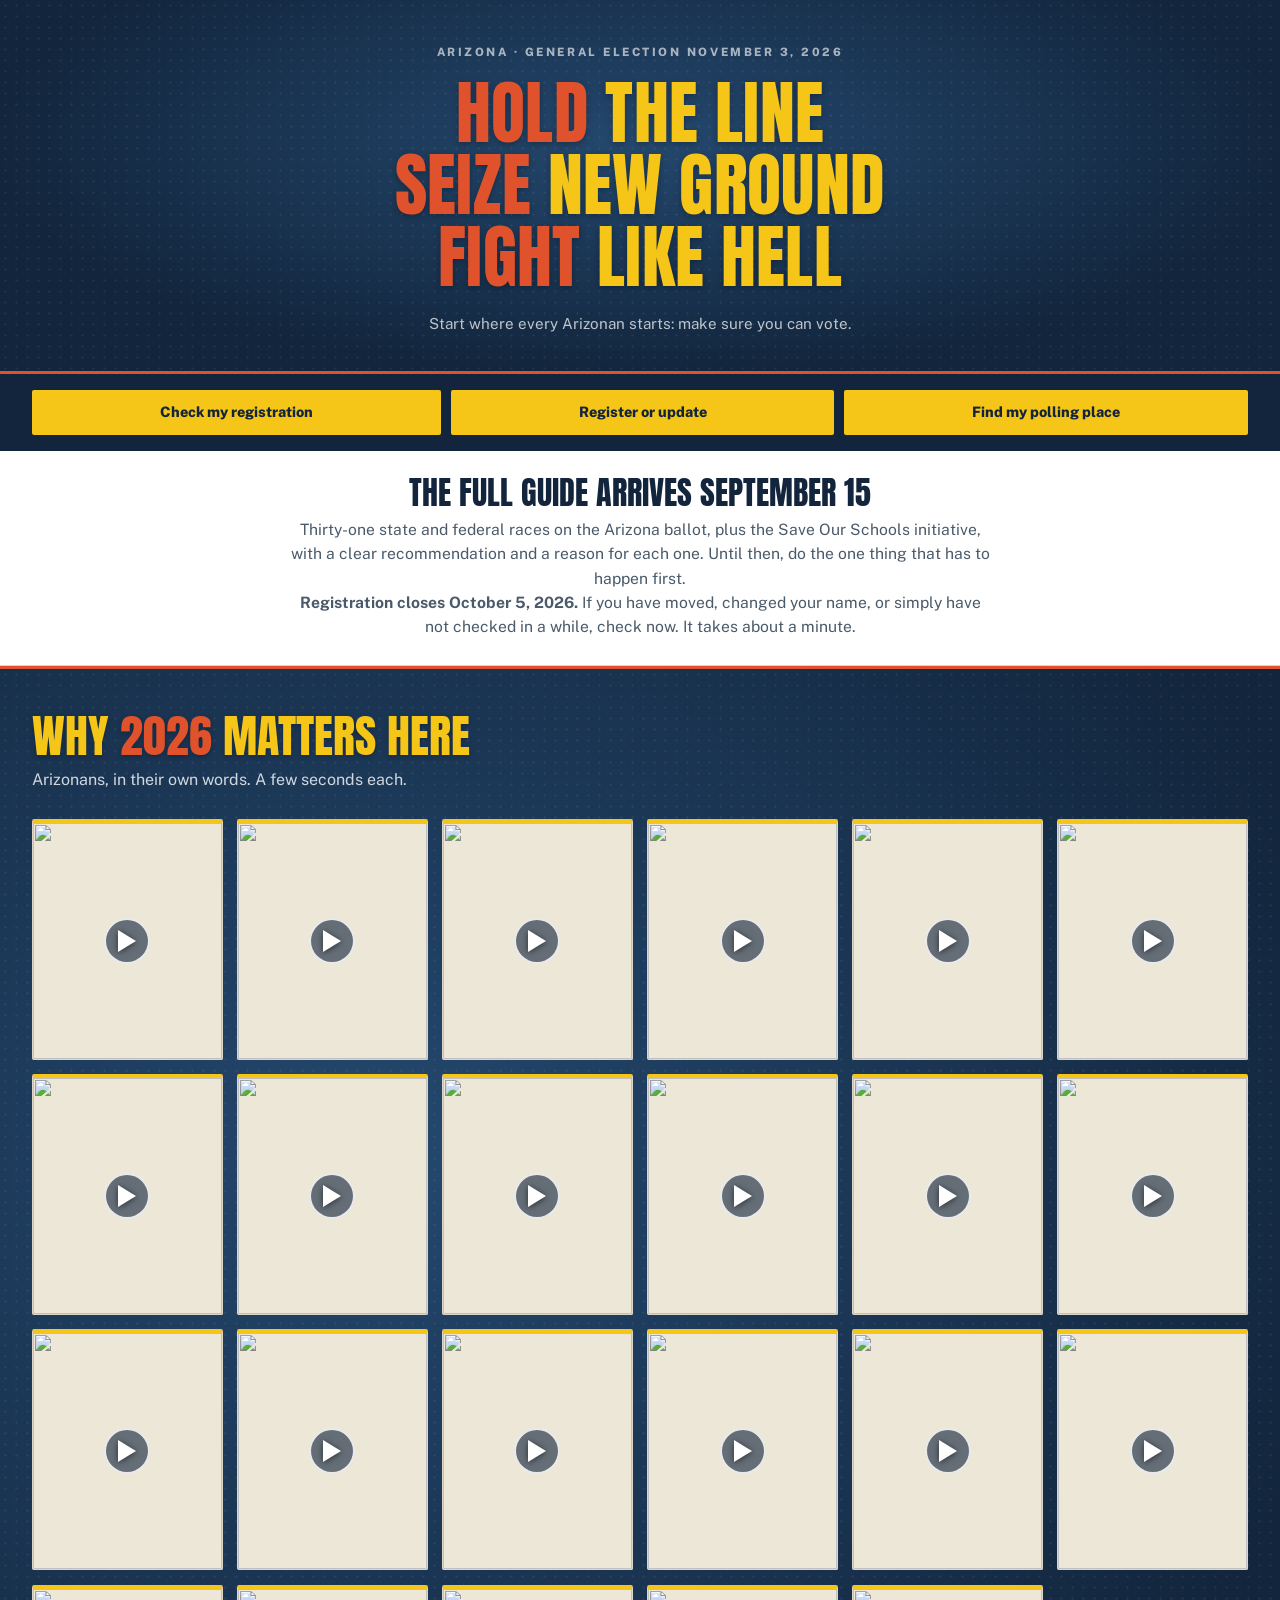
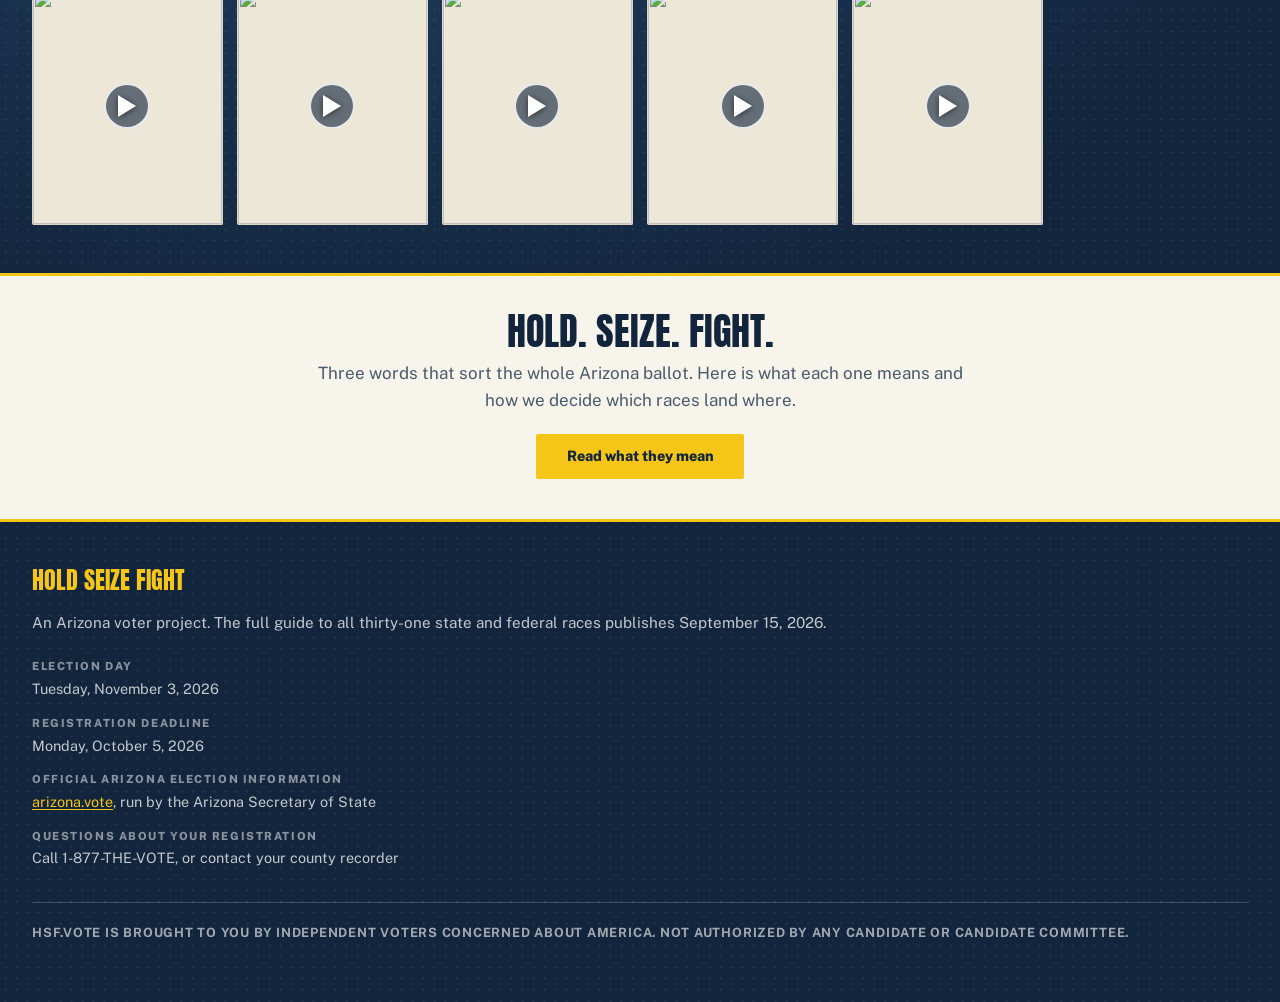
==== commit 032ee30b: "Add testimonial clips" ====
--- a/index.html
+++ b/index.html
@@ -180,6 +180,7 @@
   { id: "tTQSX6kRj70", name: "", where: "" },
   { id: "eSlRz3dM0g4", name: "", where: "" },
   { id: "uBlG9BVObMQ", name: "", where: "" },
+  { id: "kWD9bKaSbls", name: "", where: "" },
   { id: "GFp6H0OV1dI", name: "", where: "" }
   /* ninth clip goes here when it is published */
 ];
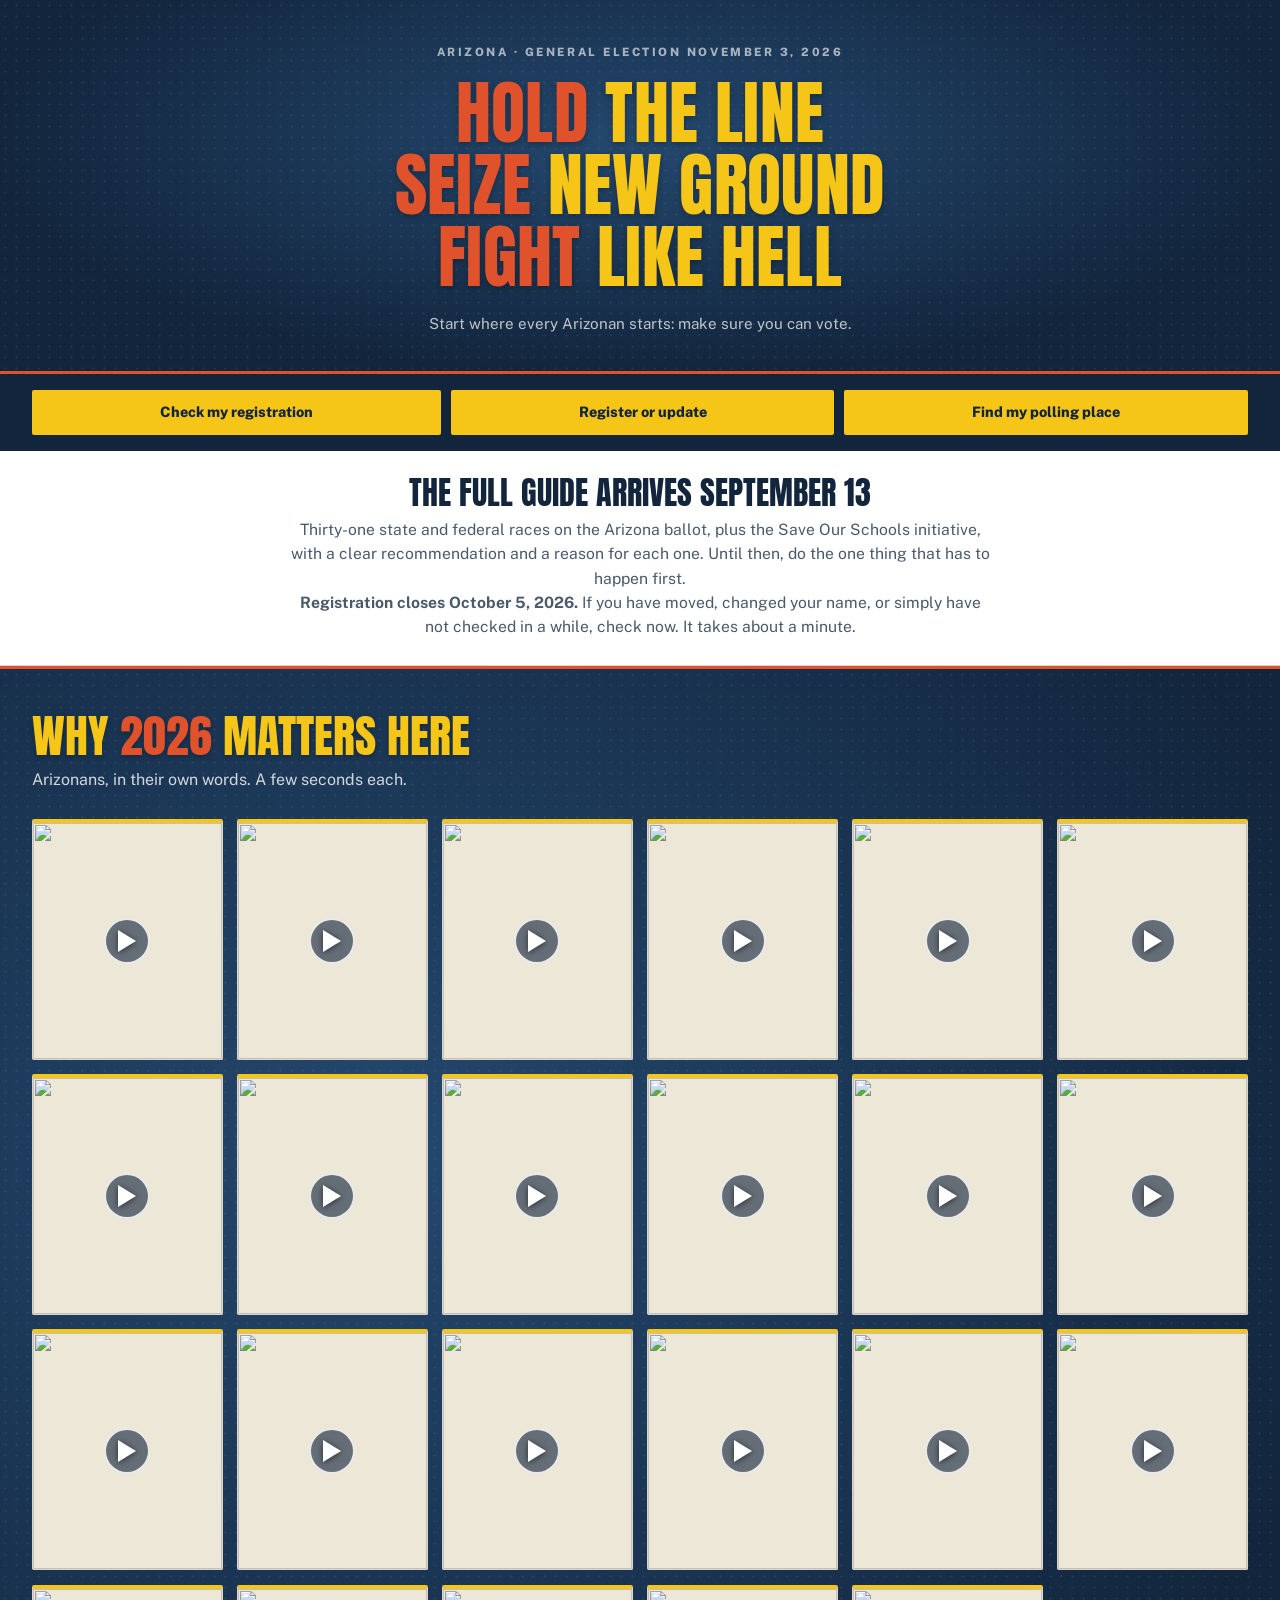
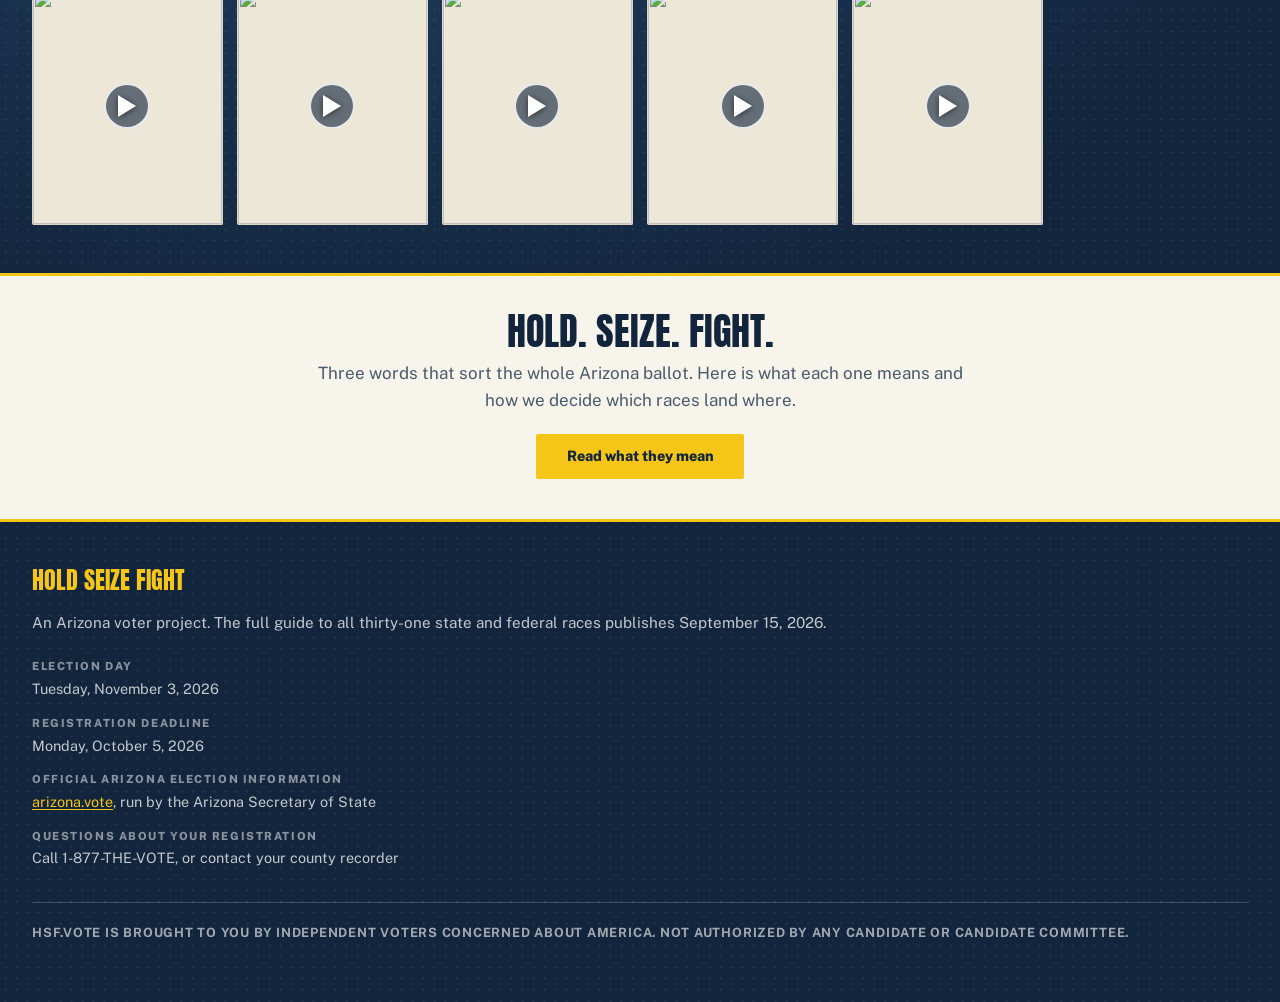
==== commit 3db9ae0b: "Update teaser: voter guide arriving 9/13" ====
--- a/index.html
+++ b/index.html
@@ -54,7 +54,7 @@
        ============================================================ -->
   <section class="promise">
     <div class="promise-inner">
-      <p class="promise-lede">The full guide arrives September 15</p>
+      <p class="promise-lede">The full guide arrives September 13</p>
       <p class="promise-text">Thirty-one state and federal races on the Arizona ballot, plus the Save Our Schools initiative, with a clear recommendation and a reason for each one. Until then, do the one thing that has to happen first.</p>
       <p class="promise-text"><strong>Registration closes October 5, 2026.</strong> If you have moved, changed your name, or simply have not checked in a while, check now. It takes about a minute.</p>
     </div>
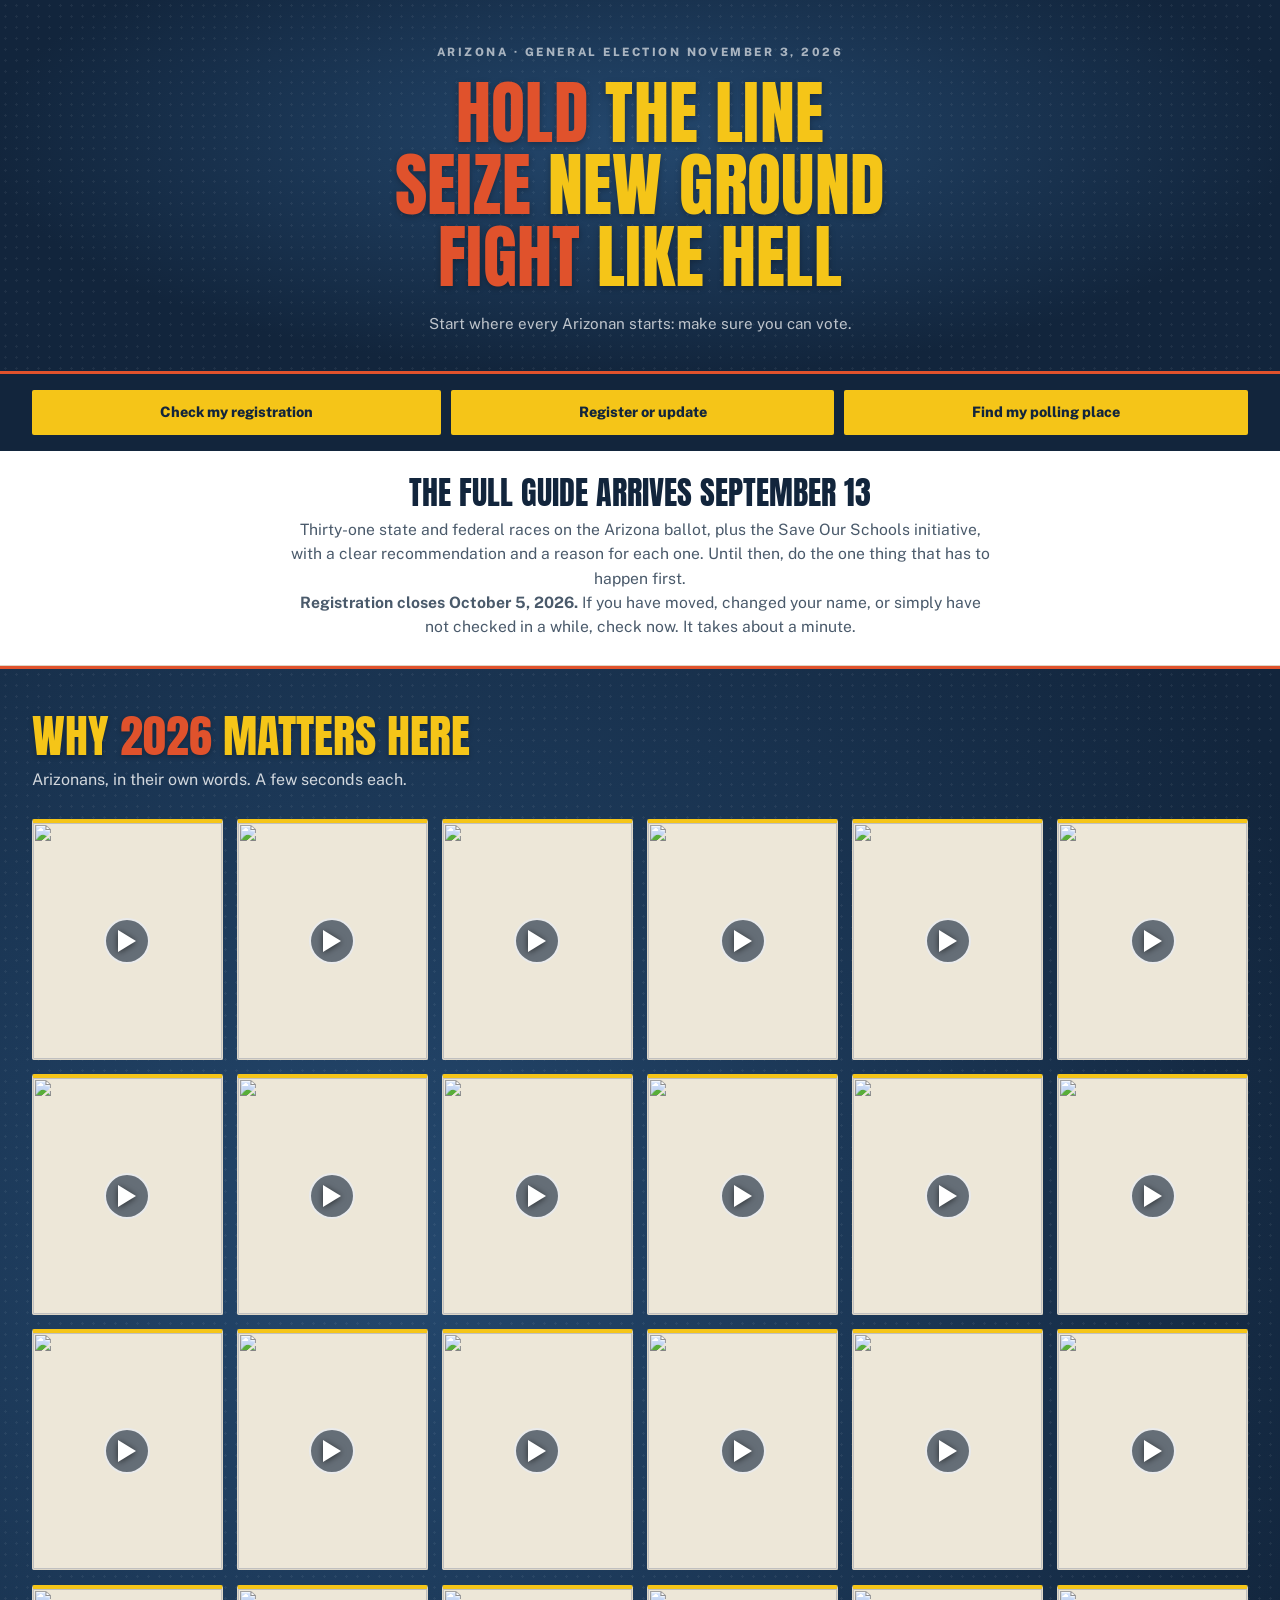
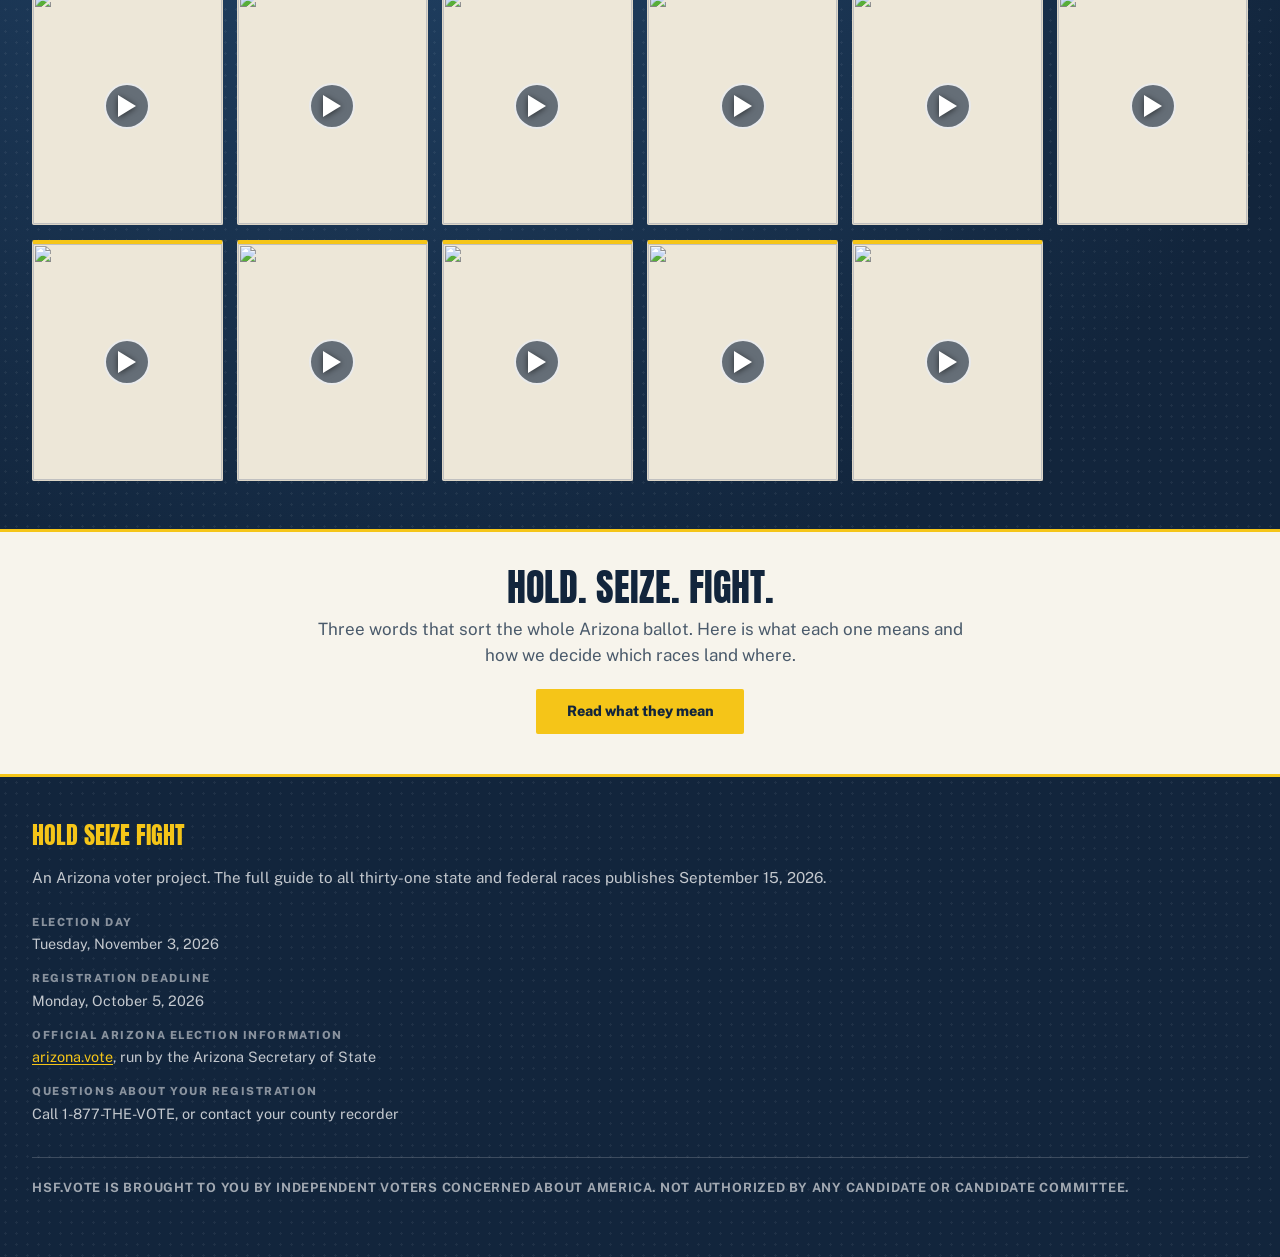
==== commit 15adbeb1: "Add testimonial clips" ====
--- a/index.html
+++ b/index.html
@@ -160,6 +160,12 @@
    ============================================================ */
 const CLIPS = [
   { id: "PMmSEOBhDSw", name: "", where: "" },
+  { id: "gczn5WstlUs", name: "", where: "" },
+  { id: "qpGYskobEsk", name: "", where: "" },
+  { id: "GeOPqJvqQIU", name: "", where: "" },
+  { id: "xbMKOFFrExE", name: "", where: "" },
+  { id: "lQ7-9VBI4x0", name: "", where: "" },
+  { id: "5xMfVN9mvqw", name: "", where: "" },
   { id: "V3yg9rczX50", name: "", where: "" },
   { id: "IZ_Mawr6LsU", name: "", where: "" },
   { id: "FUi95O7Py1o", name: "", where: "" },
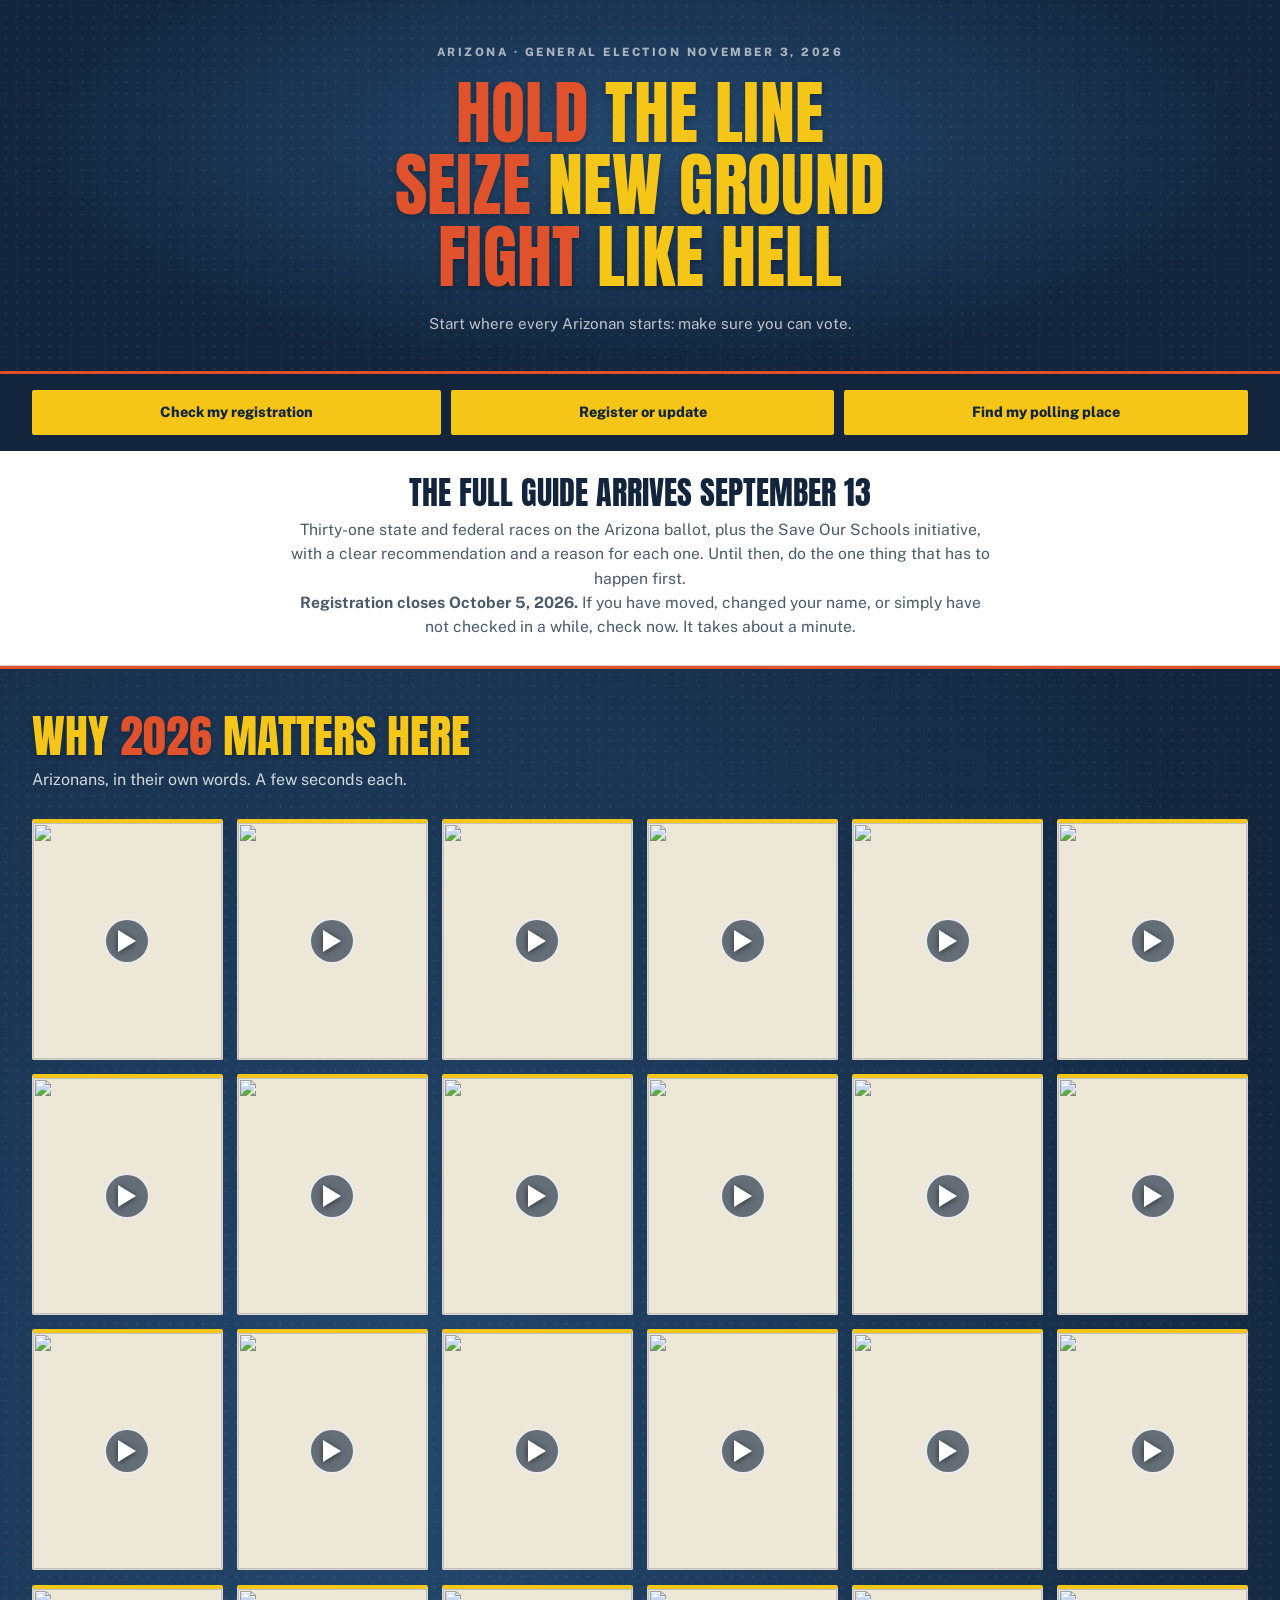
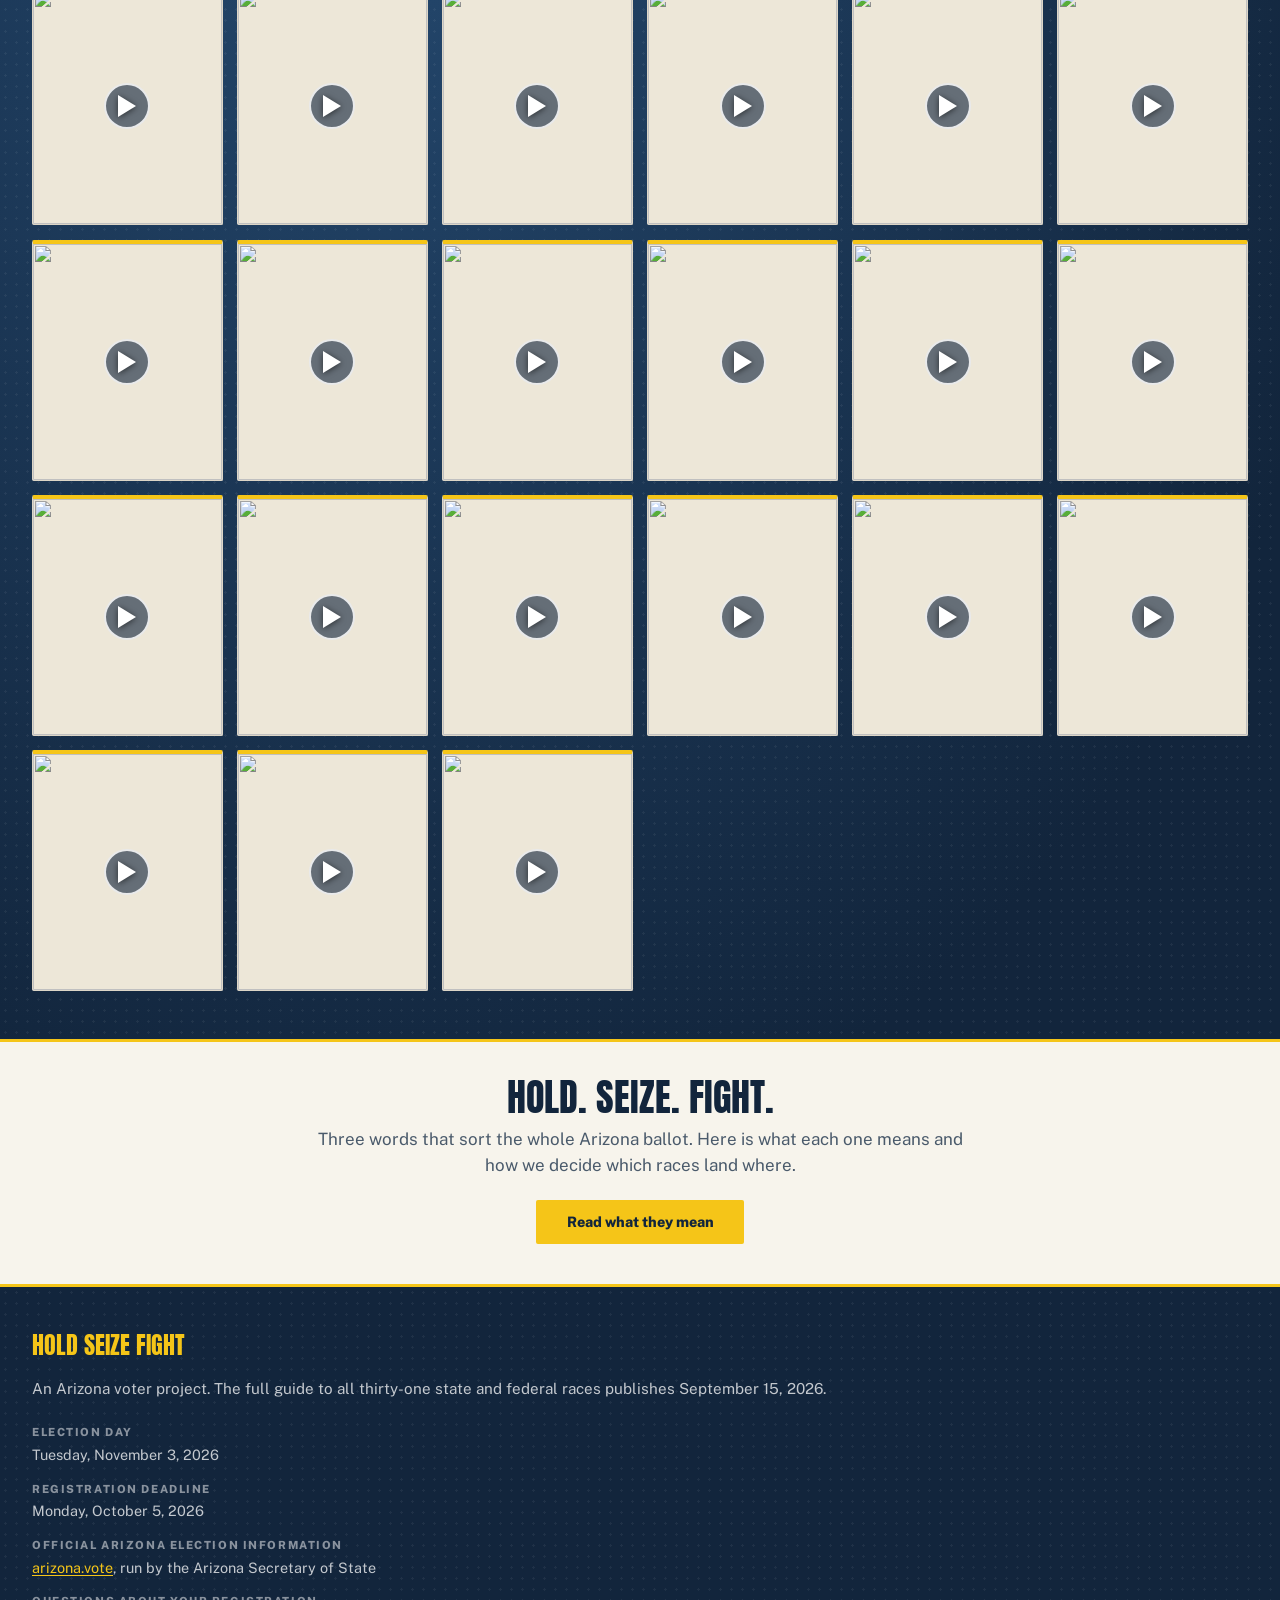
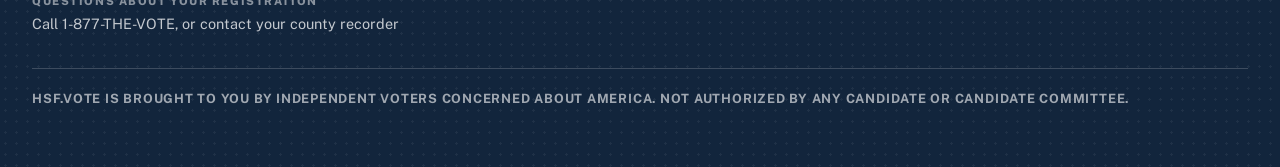
==== commit 77786ab7: "Add testimonial clips" ====
--- a/index.html
+++ b/index.html
@@ -160,6 +160,16 @@
    ============================================================ */
 const CLIPS = [
   { id: "PMmSEOBhDSw", name: "", where: "" },
+  { id: "y87VVr-pYe4", name: "", where: "" },
+  { id: "28ycxAAgnWI", name: "", where: "" },
+  { id: "oBNUHvI7ORU", name: "", where: "" },
+  { id: "28Sm4pIAP9g", name: "", where: "" },
+  { id: "Tj-kyijpOA0", name: "", where: "" },
+  { id: "wBaNSFzY3Ho", name: "", where: "" },
+  { id: "sMOhlrzwki8", name: "", where: "" },
+  { id: "CqkjM44_KqY", name: "", where: "" },
+  { id: "F_EppwgxtdY", name: "", where: "" },
+  { id: "-Qnp4D2skUY", name: "", where: "" },
   { id: "gczn5WstlUs", name: "", where: "" },
   { id: "qpGYskobEsk", name: "", where: "" },
   { id: "GeOPqJvqQIU", name: "", where: "" },
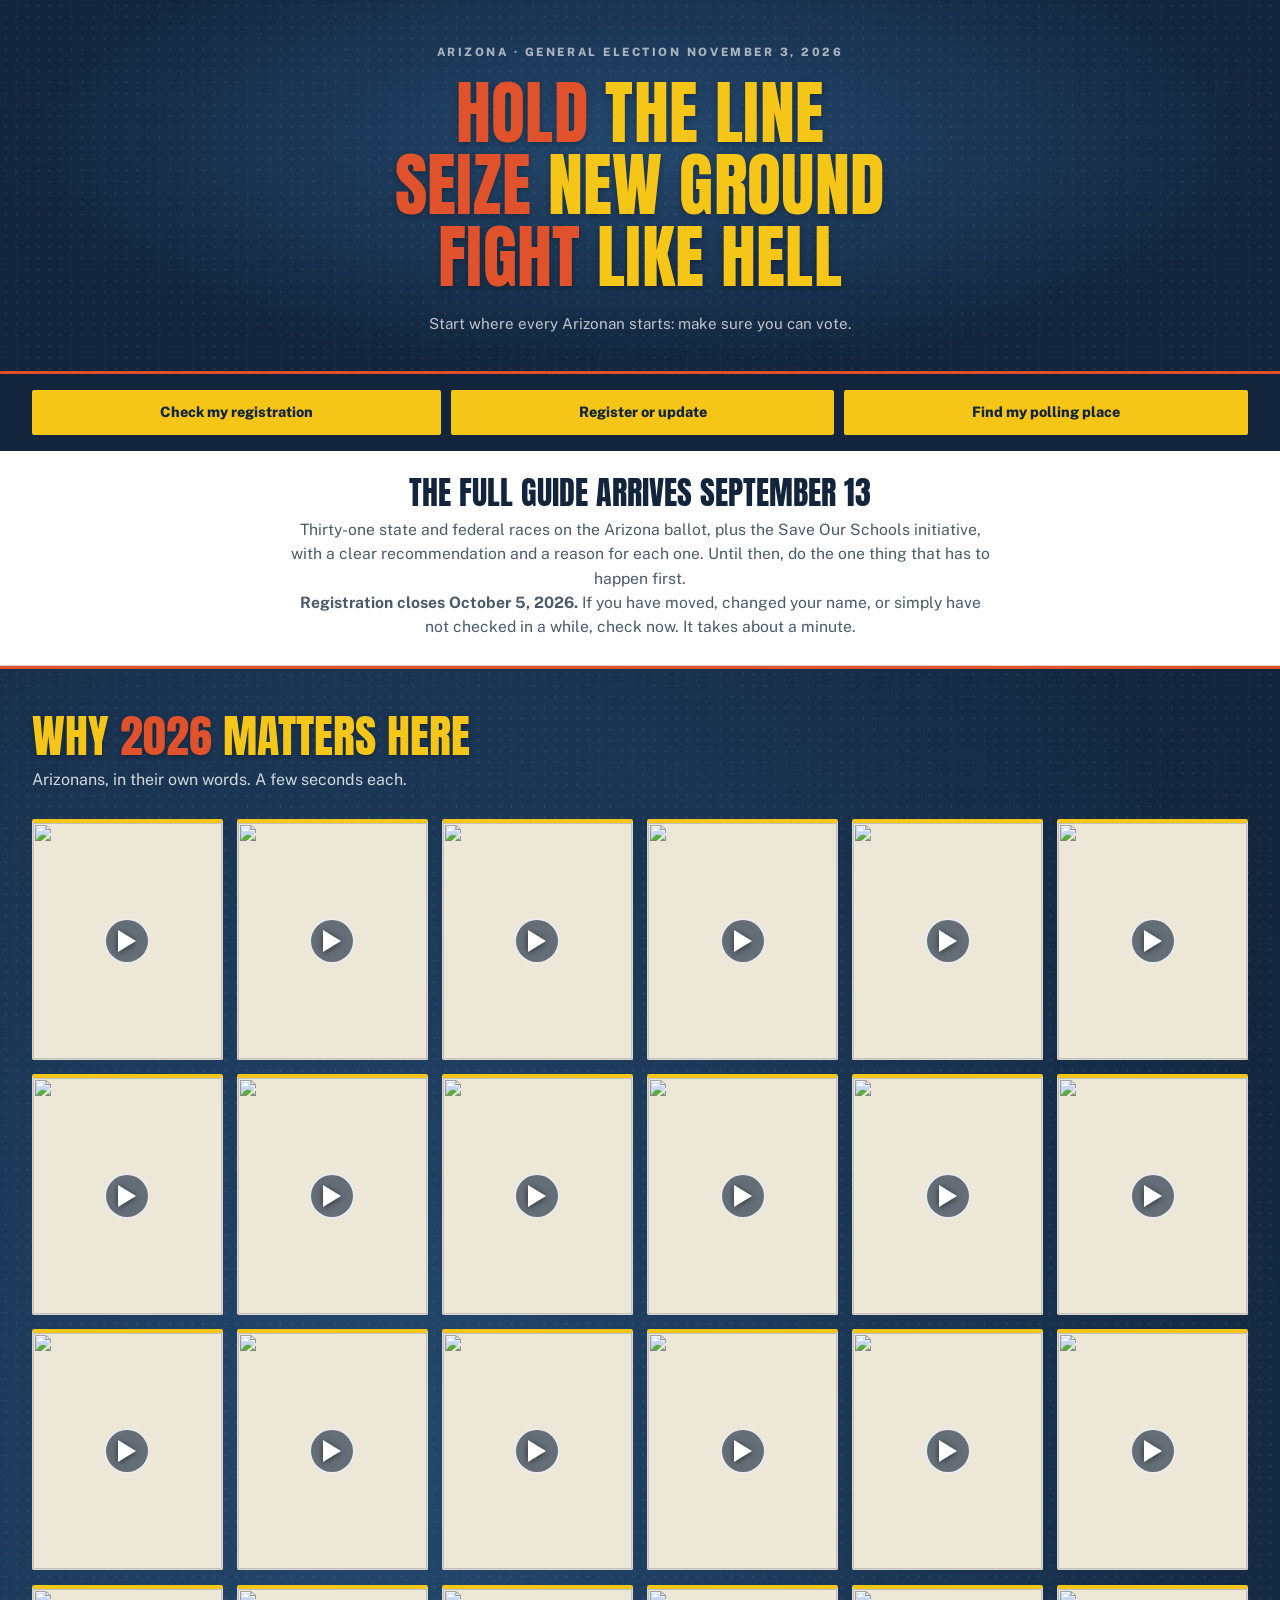
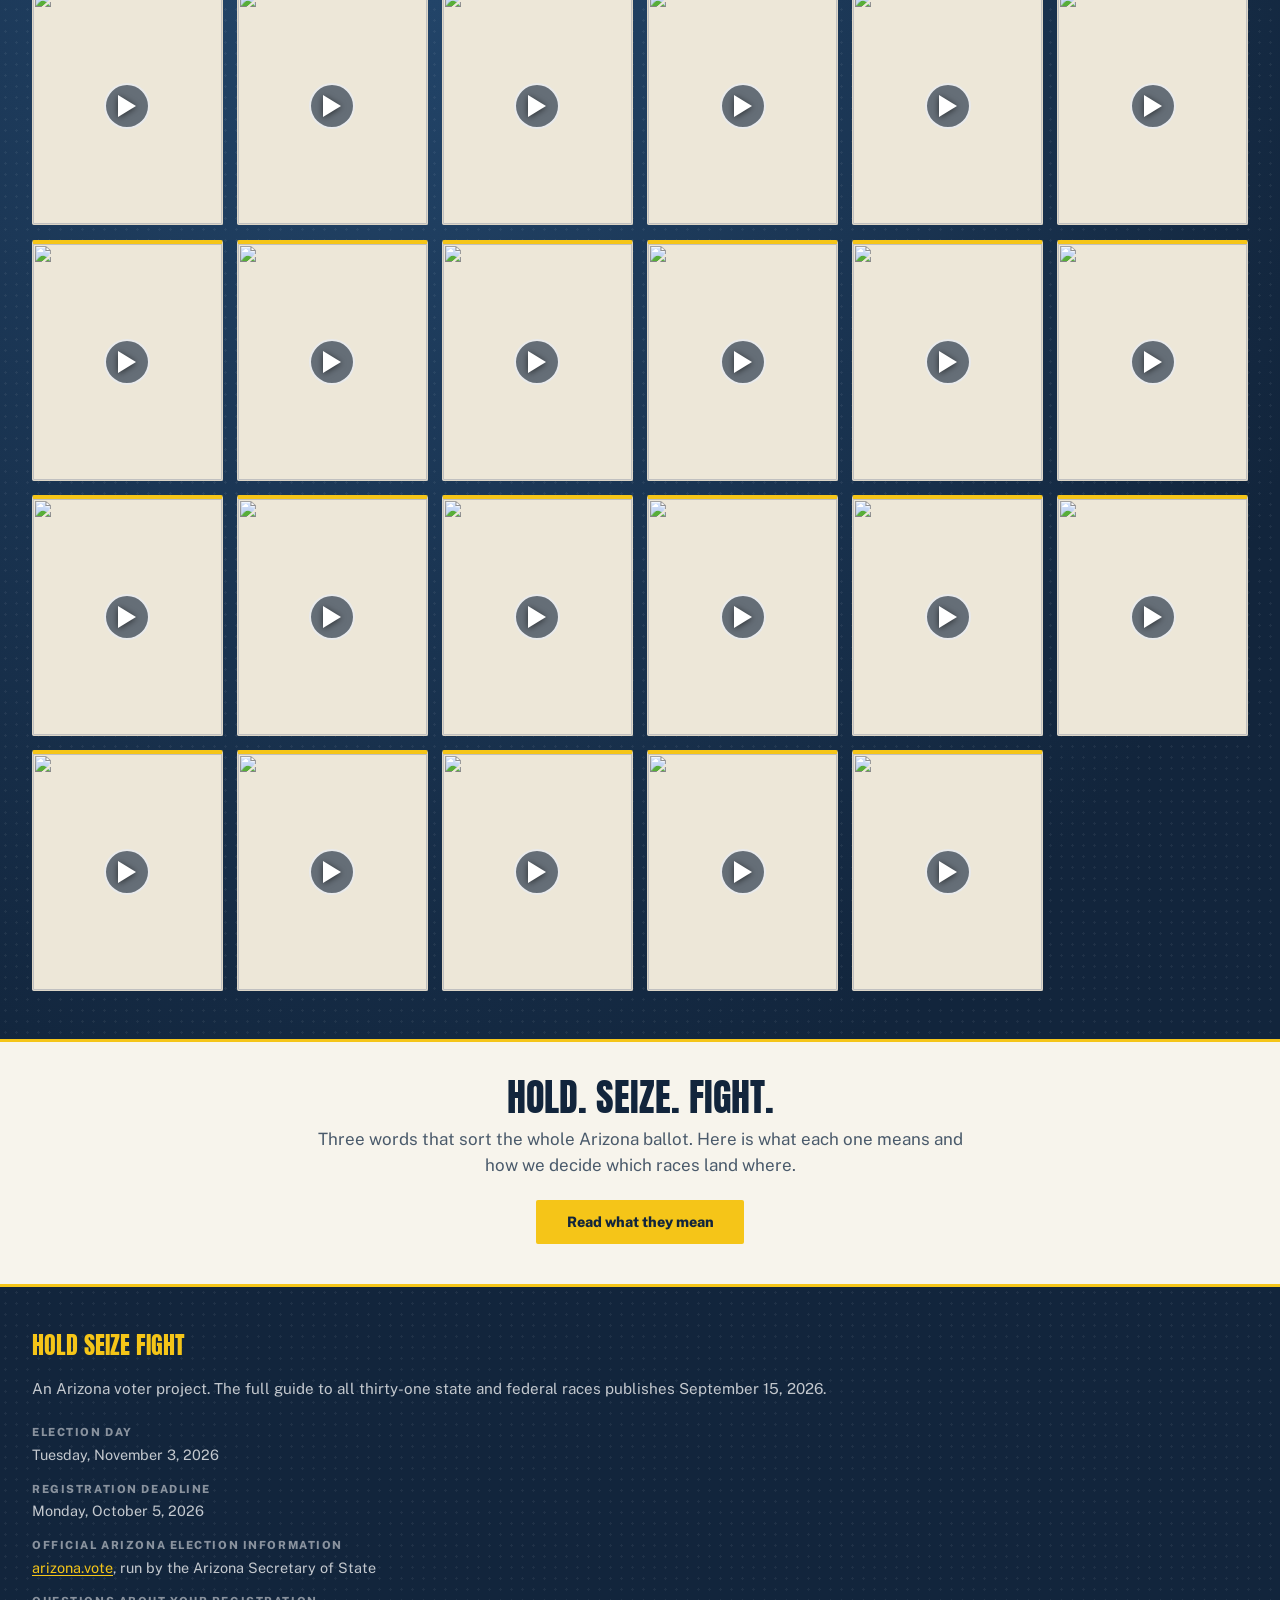
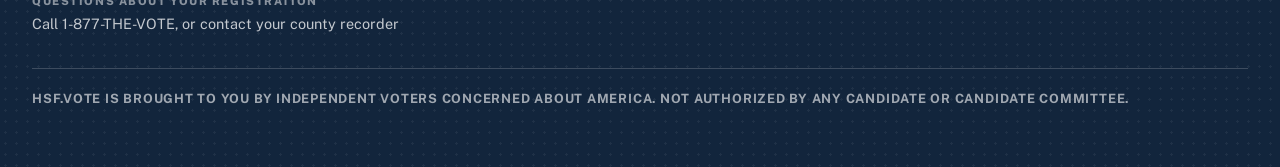
==== commit 8b02d4b0: "Add testimonial clips" ====
--- a/index.html
+++ b/index.html
@@ -160,6 +160,8 @@
    ============================================================ */
 const CLIPS = [
   { id: "PMmSEOBhDSw", name: "", where: "" },
+  { id: "rml7CcqFwOM", name: "", where: "" },
+  { id: "s9ud7JPRuGI", name: "", where: "" },
   { id: "y87VVr-pYe4", name: "", where: "" },
   { id: "28ycxAAgnWI", name: "", where: "" },
   { id: "oBNUHvI7ORU", name: "", where: "" },
